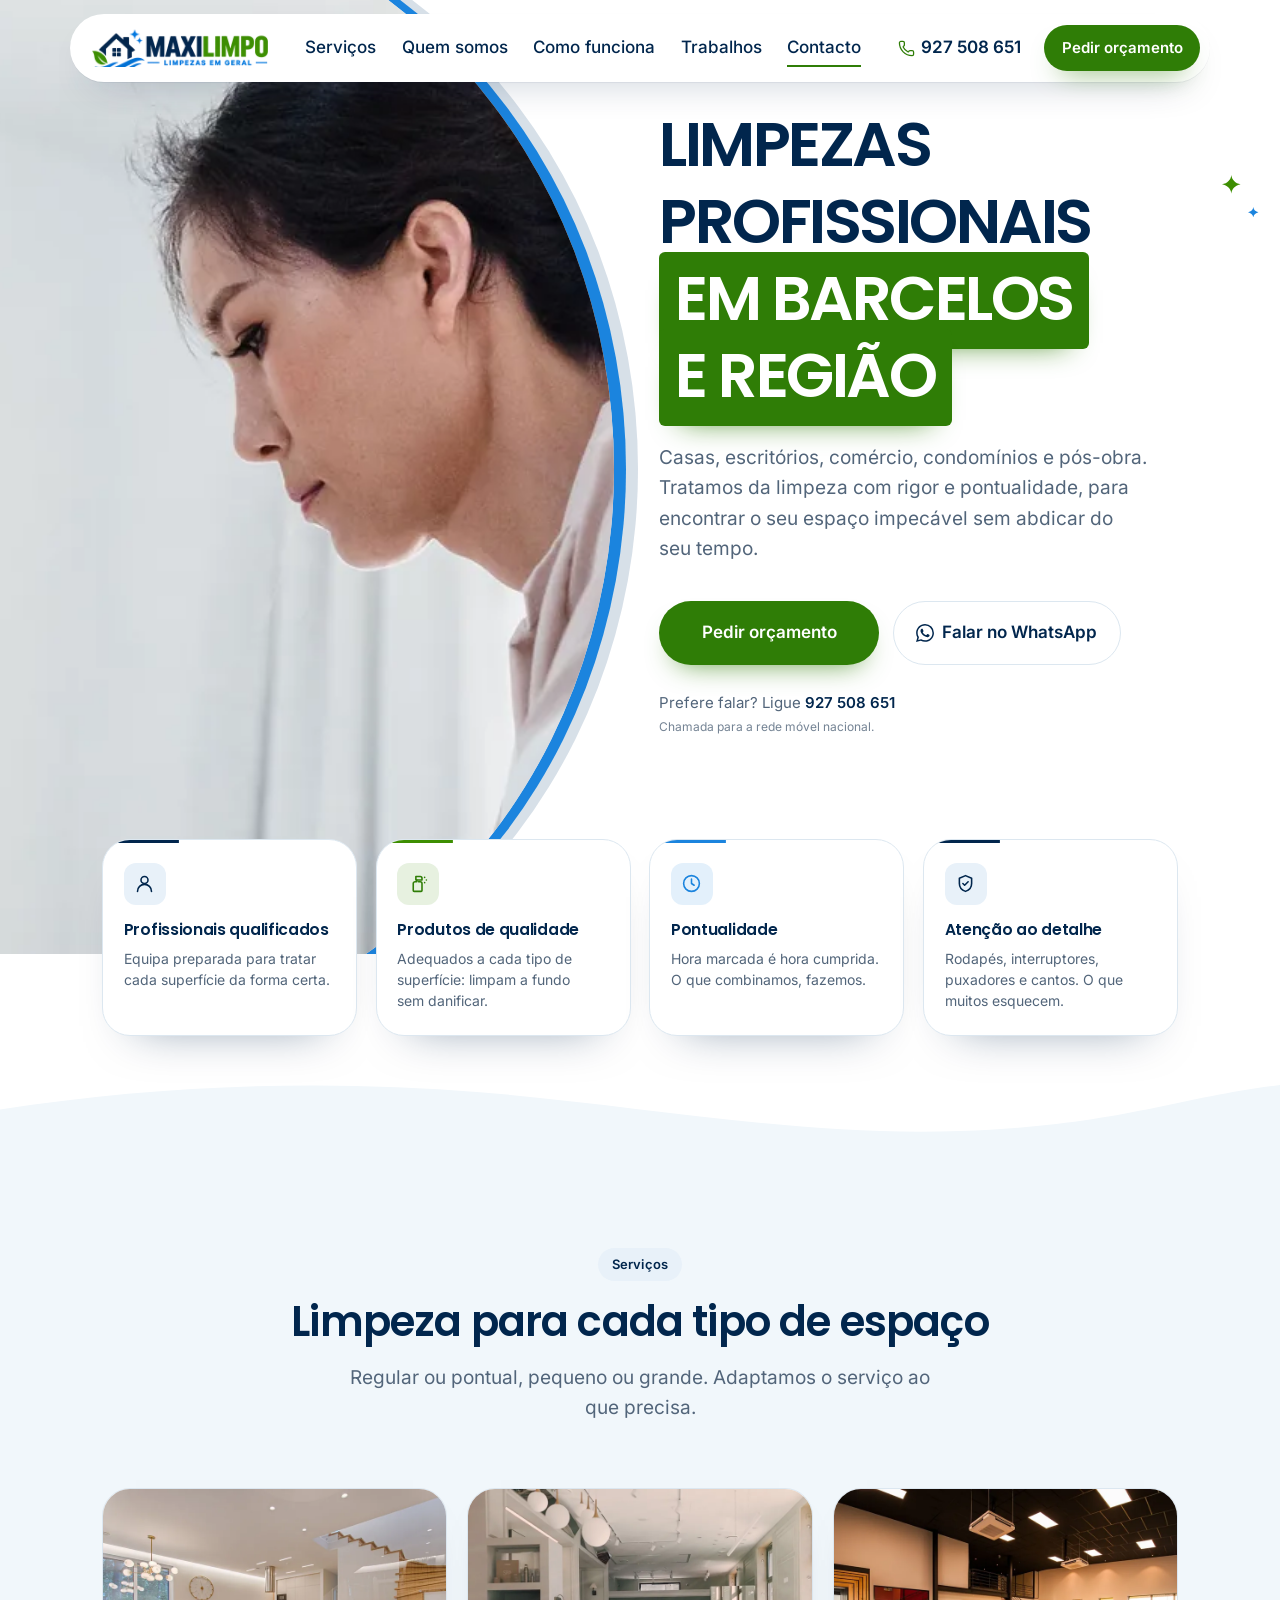
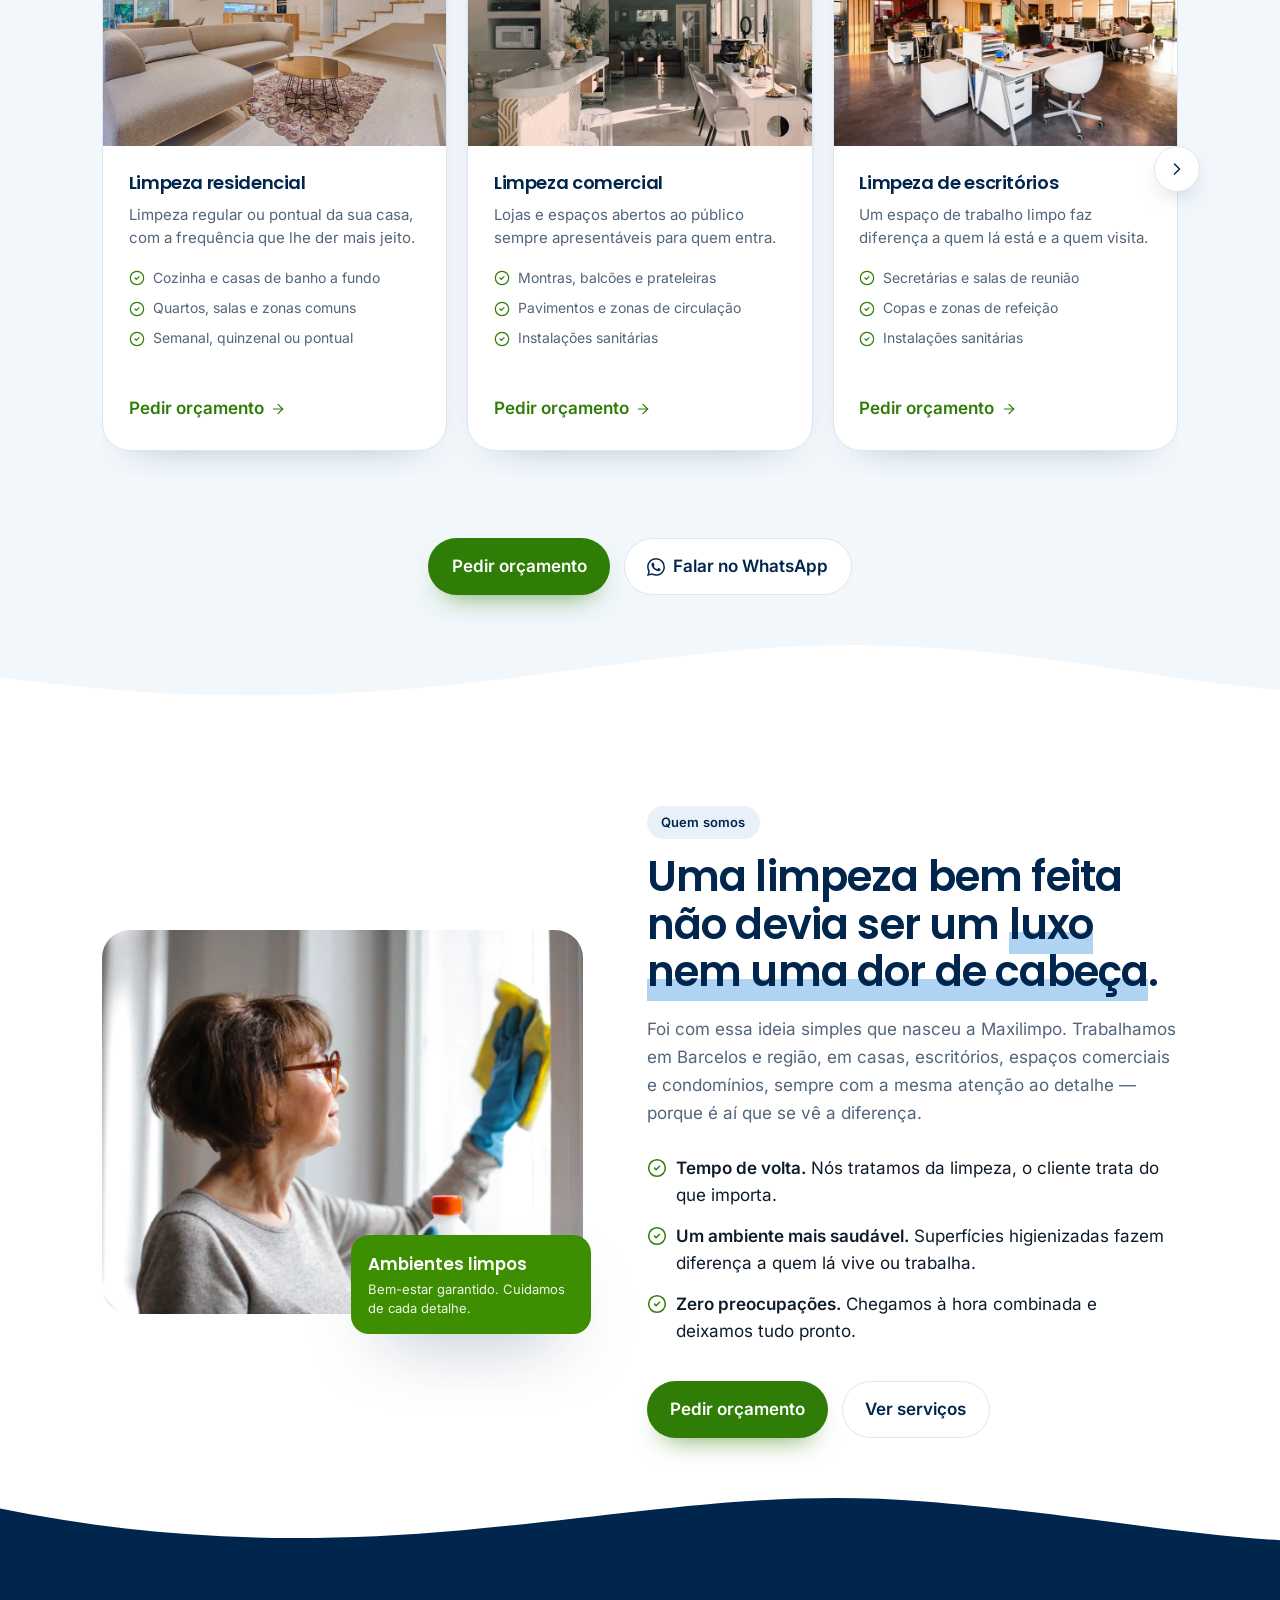
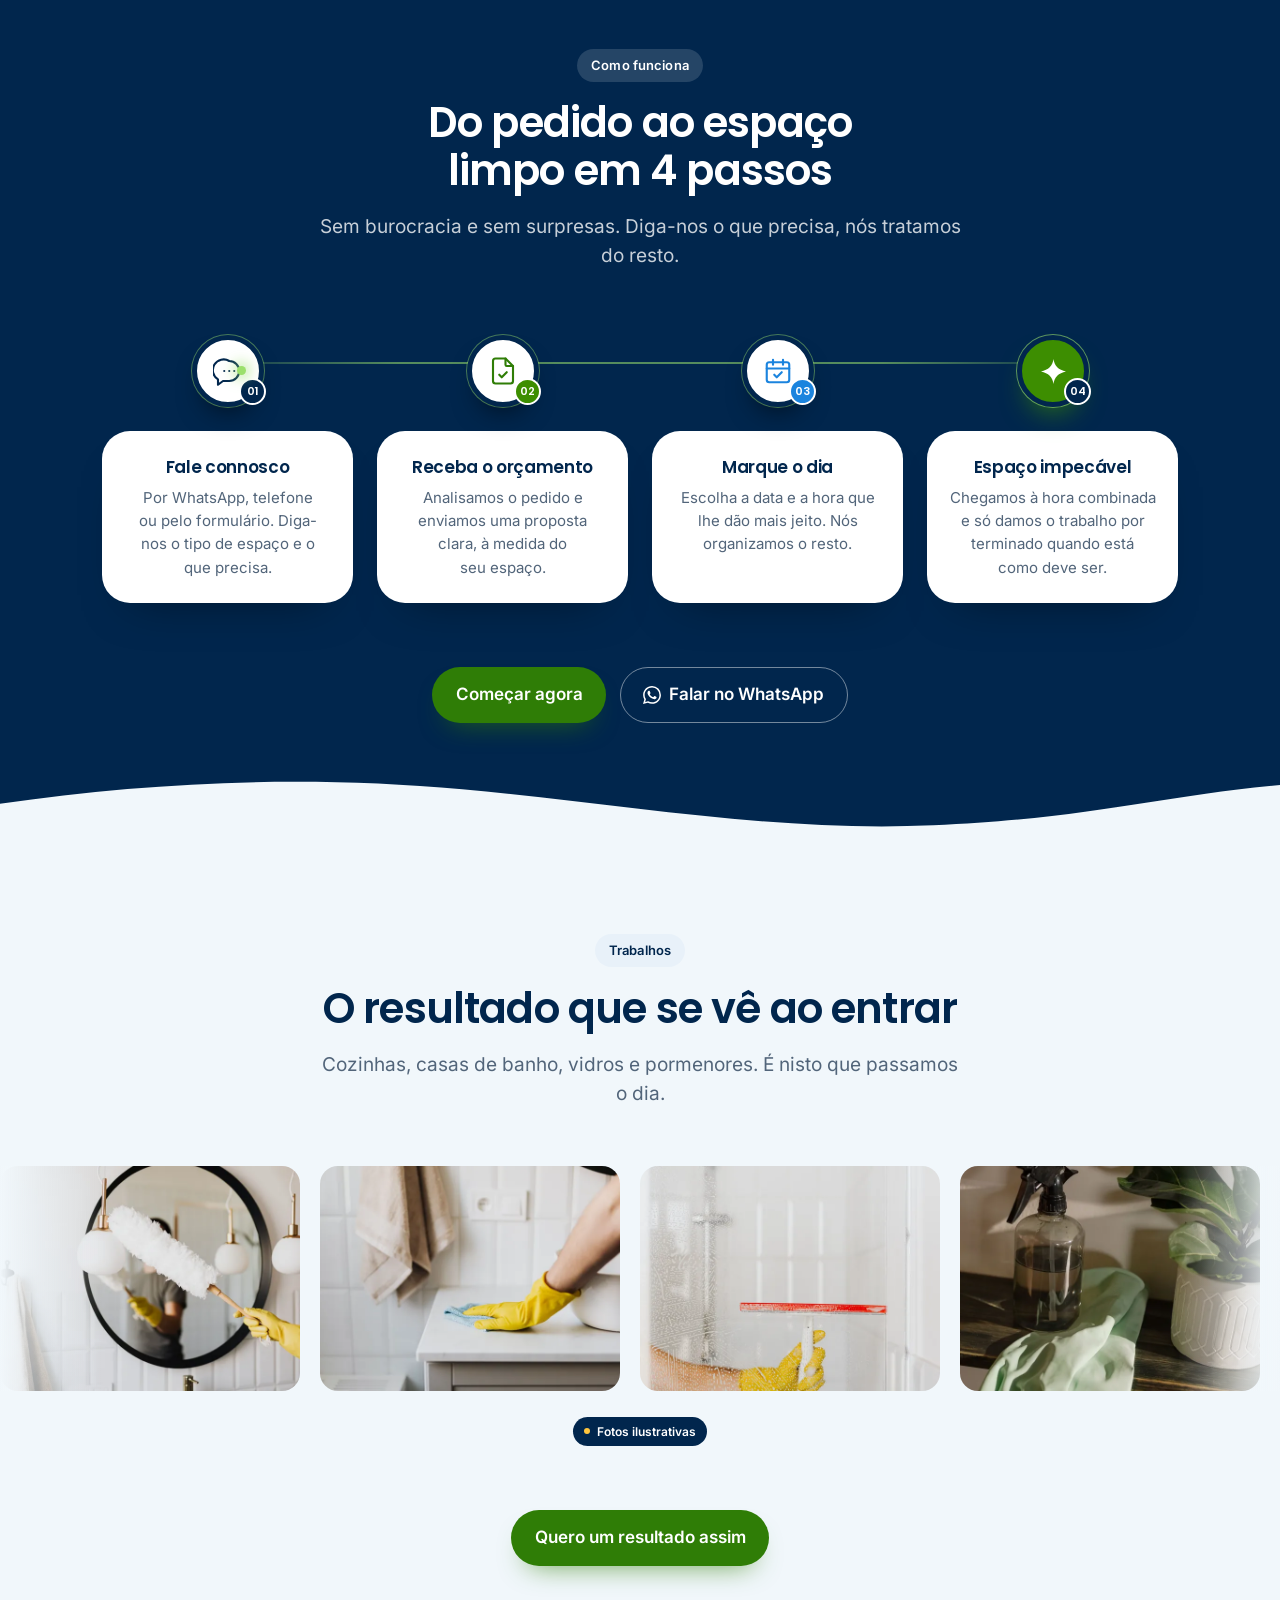
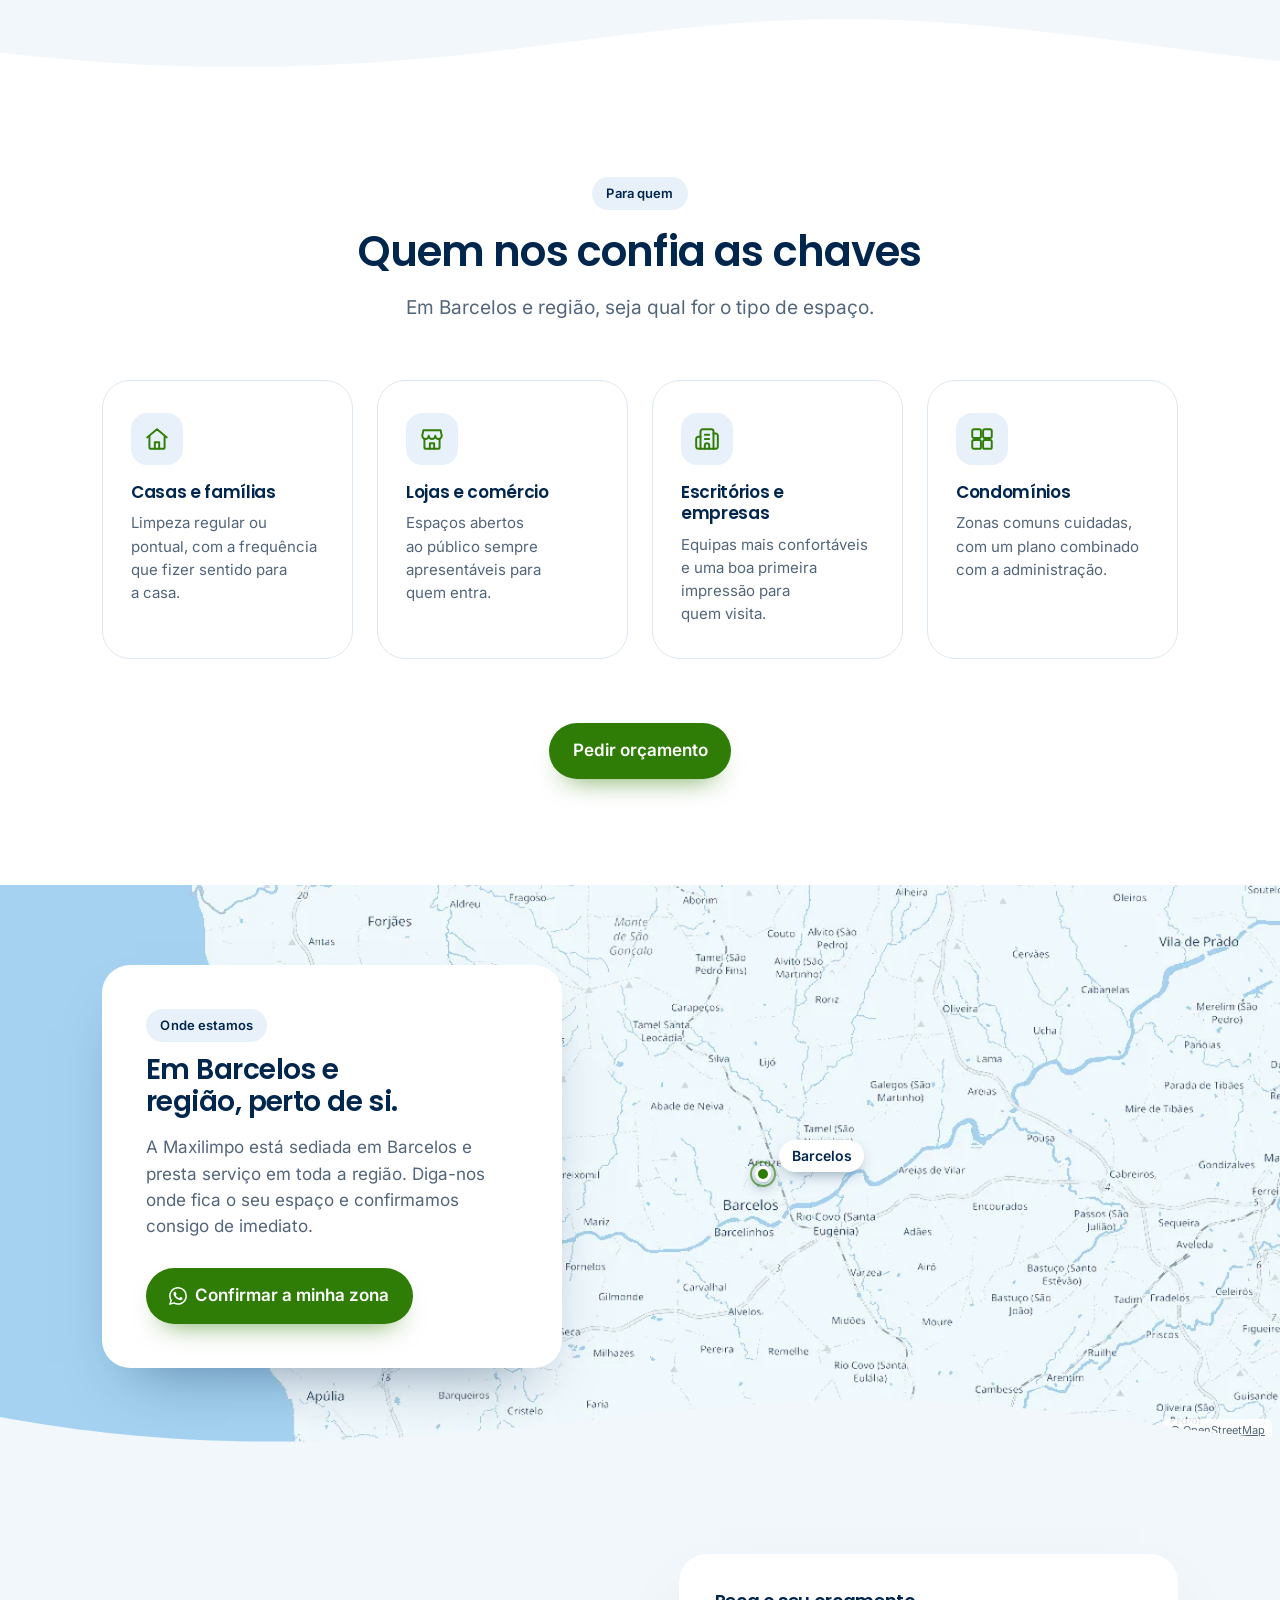
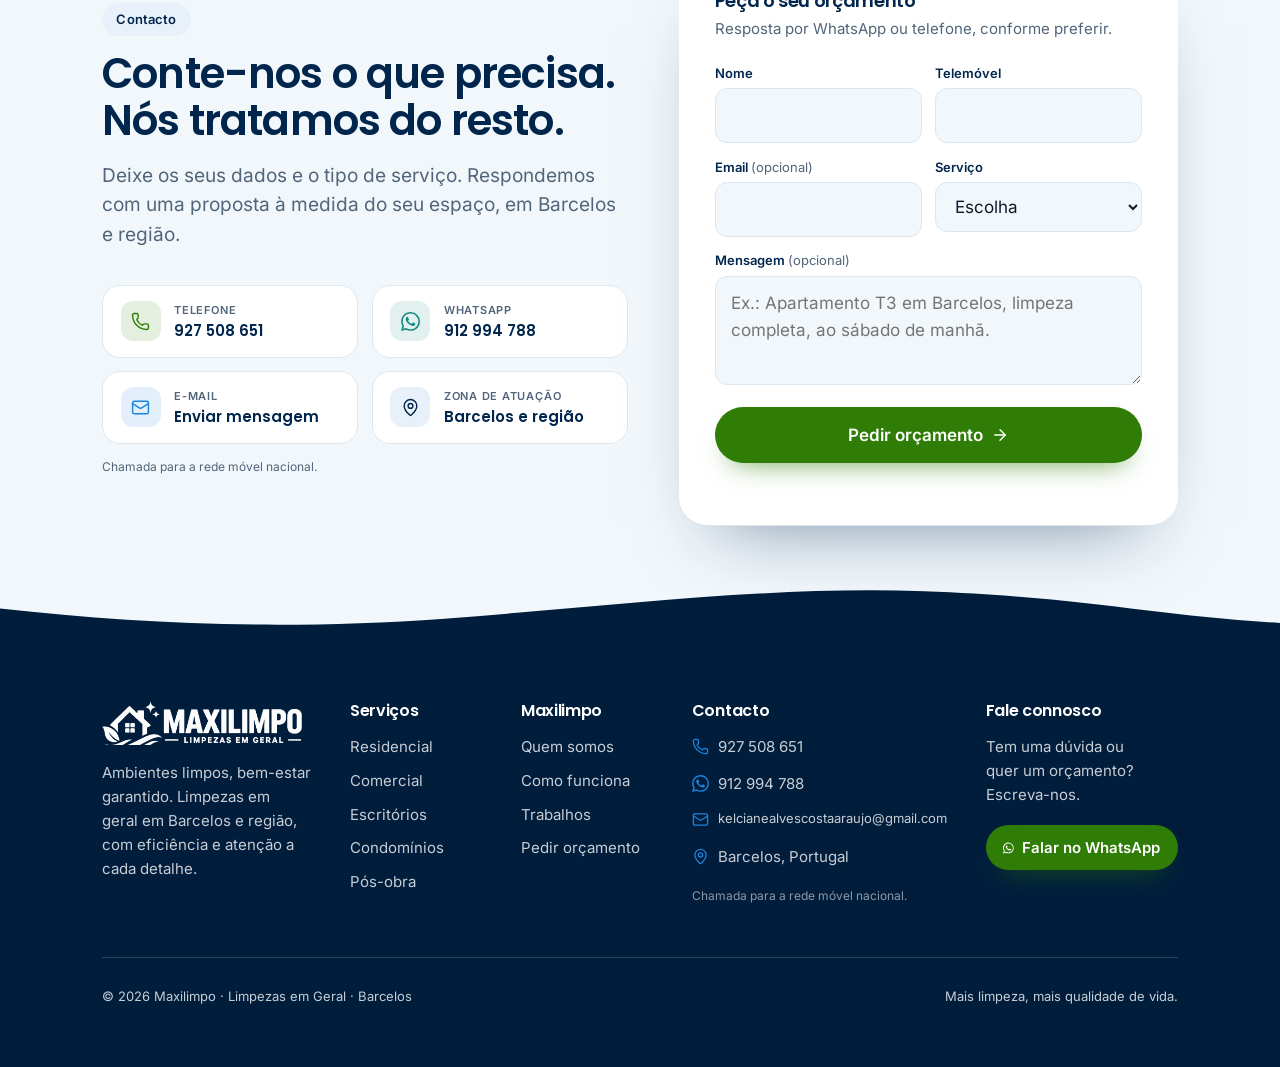
==== index.html @ 8ee1ca14 "Organiza o repositório para o deploy por Git na Hostinger O site passa para a raiz: a Hostinger clon" ====
<!doctype html>
<html lang="pt-PT">
<head>
  <meta charset="utf-8">
  <meta name="viewport" content="width=device-width, initial-scale=1">
  <title>Maxilimpo | Limpezas Residenciais, Comerciais e Pós-Obra em Barcelos e região</title>
  <meta name="description" content="Limpezas profissionais em Barcelos e região: casas, escritórios, espaços comerciais, condomínios e pós-obra. Profissionais qualificados, produtos de qualidade e pontualidade. Peça o seu orçamento.">
  <meta name="theme-color" content="#01264D">
  <!-- TODO: quando houver domínio, adicionar <link rel="canonical"> e og:url -->
  <meta property="og:type" content="website">
  <meta property="og:locale" content="pt_PT">
  <meta property="og:title" content="Maxilimpo | Limpezas em Geral em Barcelos e região">
  <meta property="og:description" content="Mais limpeza, mais qualidade de vida. Limpezas para casas, empresas e condomínios em Barcelos e região.">
  <meta property="og:image" content="assets/img/fotos/hero.webp">

  <link rel="icon" href="favicon.ico" sizes="32x32">
  <link rel="icon" href="assets/img/icon-32.png" type="image/png">
  <link rel="apple-touch-icon" href="assets/img/icon-180.png">

  <link rel="preload" href="assets/fonts/poppins-600-latin.woff2" as="font" type="font/woff2" crossorigin>
  <link rel="preload" href="assets/fonts/inter-latin.woff2" as="font" type="font/woff2" crossorigin>
  <link rel="preload" as="image" type="image/webp" href="assets/img/fotos/hero-mobile.webp" media="(max-width: 979px)">
  <link rel="preload" as="image" type="image/webp" imagesrcset="assets/img/fotos/hero.webp 1100w, assets/img/fotos/hero-2x.webp 1500w" imagesizes="50vw" media="(min-width: 980px)">
  <link rel="stylesheet" href="css/styles.css">
  <script>document.documentElement.classList.add('js')</script>

  <script type="application/ld+json">
  {
    "@context": "https://schema.org",
    "@type": "LocalBusiness",
    "name": "Maxilimpo",
    "alternateName": "Maxilimpo — Limpezas em Geral",
    "slogan": "Mais limpeza, mais qualidade de vida.",
    "description": "Serviços de limpeza em Barcelos e região para casas, escritórios, espaços comerciais, condomínios e pós-obra.",
    "telephone": "+351927508651",
    "email": "kelcianealvescostaaraujo@gmail.com",
    "image": "assets/img/logo-maxilimpo-380.png",
    "address": {
      "@type": "PostalAddress",
      "addressLocality": "Barcelos",
      "addressRegion": "Braga",
      "addressCountry": "PT"
    },
    "areaServed": { "@type": "City", "name": "Barcelos" },
    "hasOfferCatalog": {
      "@type": "OfferCatalog",
      "name": "Serviços de limpeza",
      "itemListElement": [
        { "@type": "Offer", "itemOffered": { "@type": "Service", "name": "Limpeza residencial" } },
        { "@type": "Offer", "itemOffered": { "@type": "Service", "name": "Limpeza comercial" } },
        { "@type": "Offer", "itemOffered": { "@type": "Service", "name": "Limpeza de escritórios" } },
        { "@type": "Offer", "itemOffered": { "@type": "Service", "name": "Limpeza de condomínios" } },
        { "@type": "Offer", "itemOffered": { "@type": "Service", "name": "Limpeza pós-obra" } },
        { "@type": "Offer", "itemOffered": { "@type": "Service", "name": "Limpezas profundas" } }
      ]
    }
  }
  </script>
</head>
<body>

<svg width="0" height="0" style="position:absolute" aria-hidden="true" focusable="false">
  <defs>
    <symbol id="i-whatsapp" viewBox="0 0 24 24"><path fill="currentColor" stroke="none" d="M17.472 14.382c-.297-.149-1.758-.867-2.03-.967-.273-.099-.471-.148-.67.15-.197.297-.767.966-.94 1.164-.173.199-.347.223-.644.075-.297-.15-1.255-.463-2.39-1.475-.883-.788-1.48-1.761-1.653-2.059-.173-.297-.018-.458.13-.606.134-.133.298-.347.446-.52.149-.174.198-.298.298-.497.099-.198.05-.371-.025-.52-.075-.149-.669-1.612-.916-2.207-.242-.579-.487-.5-.669-.51-.173-.008-.371-.01-.57-.01-.198 0-.52.074-.792.372-.272.297-1.04 1.016-1.04 2.479 0 1.462 1.065 2.875 1.213 3.074.149.198 2.096 3.2 5.077 4.487.709.306 1.262.489 1.694.625.712.227 1.36.195 1.871.118.571-.085 1.758-.719 2.006-1.413.248-.694.248-1.289.173-1.413-.074-.124-.272-.198-.57-.347m-5.421 7.403h-.004a9.87 9.87 0 01-5.031-1.378l-.361-.214-3.741.982.998-3.648-.235-.374a9.86 9.86 0 01-1.51-5.26c.001-5.45 4.436-9.884 9.888-9.884 2.64 0 5.122 1.03 6.988 2.898a9.825 9.825 0 012.893 6.994c-.003 5.45-4.437 9.884-9.885 9.884m8.413-18.297A11.815 11.815 0 0012.05 0C5.495 0 .16 5.335.157 11.892c0 2.096.547 4.142 1.588 5.945L.057 24l6.305-1.654a11.882 11.882 0 005.683 1.448h.005c6.554 0 11.89-5.335 11.893-11.893a11.821 11.821 0 00-3.48-8.413Z"/></symbol>
    <symbol id="i-phone" viewBox="0 0 24 24"><path d="M13.832 16.568a1 1 0 0 0 1.213-.303l.355-.465A2 2 0 0 1 17 15h3a2 2 0 0 1 2 2v3a2 2 0 0 1-2 2A18 18 0 0 1 2 4a2 2 0 0 1 2-2h3a2 2 0 0 1 2 2v3a2 2 0 0 1-.8 1.6l-.468.351a1 1 0 0 0-.292 1.233 14 14 0 0 0 6.392 6.384"/></symbol>
    <symbol id="i-mail" viewBox="0 0 24 24"><path d="m22 7-8.991 5.727a2 2 0 0 1-2.009 0L2 7"/><rect x="2" y="4" width="20" height="16" rx="2"/></symbol>
    <symbol id="i-pin" viewBox="0 0 24 24"><path d="M20 10c0 4.993-5.539 10.193-7.399 11.799a1 1 0 0 1-1.202 0C9.539 20.193 4 14.993 4 10a8 8 0 0 1 16 0"/><circle cx="12" cy="10" r="3"/></symbol>
    <symbol id="i-home" viewBox="0 0 24 24"><path d="M3 10.5 12 3l9 7.5"/><path d="M5 9.5V20a1 1 0 0 0 1 1h12a1 1 0 0 0 1-1V9.5"/><path d="M10 21v-6h4v6"/></symbol>
    <symbol id="i-store" viewBox="0 0 24 24"><path d="M4 4h16l1 5a3 3 0 0 1-6 0 3 3 0 0 1-6 0 3 3 0 0 1-6 0z"/><path d="M5 12v8a1 1 0 0 0 1 1h12a1 1 0 0 0 1-1v-8"/><path d="M10 21v-5h4v5"/></symbol>
    <symbol id="i-building" viewBox="0 0 24 24"><path d="M10 12h4"/><path d="M10 8h4"/><path d="M14 21v-3a2 2 0 0 0-4 0v3"/><path d="M6 10H4a2 2 0 0 0-2 2v7a2 2 0 0 0 2 2h16a2 2 0 0 0 2-2V9a2 2 0 0 0-2-2h-2"/><path d="M6 21V5a2 2 0 0 1 2-2h8a2 2 0 0 1 2 2v16"/></symbol>
    <symbol id="i-blocks" viewBox="0 0 24 24"><rect x="3" y="3" width="8" height="8" rx="1.5"/><rect x="13" y="3" width="8" height="8" rx="1.5"/><rect x="3" y="13" width="8" height="8" rx="1.5"/><rect x="13" y="13" width="8" height="8" rx="1.5"/></symbol>
    <symbol id="i-spray" viewBox="0 0 24 24"><path d="M9 4h5a2 2 0 0 1 2 2v2H9z"/><path d="M10 8v2H8a2 2 0 0 0-2 2v8a1 1 0 0 0 1 1h8a1 1 0 0 0 1-1v-8a2 2 0 0 0-2-2h-2"/><path d="M19 5h.01"/><path d="M21 8h.01"/><path d="M19 11h.01"/></symbol>
    <symbol id="i-clock" viewBox="0 0 24 24"><circle cx="12" cy="12" r="9"/><path d="M12 7v5l3 2"/></symbol>
    <symbol id="i-shield" viewBox="0 0 24 24"><path d="M12 3 5 6v6c0 4.5 3 7.7 7 9 4-1.3 7-4.5 7-9V6z"/><path d="m9 12 2 2 4-4"/></symbol>
    <symbol id="i-user" viewBox="0 0 24 24"><circle cx="12" cy="8" r="4"/><path d="M4 21a8 8 0 0 1 16 0"/></symbol>
    <symbol id="i-check" viewBox="0 0 24 24"><circle cx="12" cy="12" r="10"/><path d="m9 12 2 2 4-4"/></symbol>
    <symbol id="i-chat" viewBox="0 0 24 24"><path d="M21 12a8 8 0 0 1-8 8H8l-4 3v-4.3A8 8 0 0 1 13 4a8 8 0 0 1 8 8"/><path d="M9 12h.01"/><path d="M13 12h.01"/><path d="M17 12h.01"/></symbol>
    <symbol id="i-file-check" viewBox="0 0 24 24"><path d="M6 22a2 2 0 0 1-2-2V4a2 2 0 0 1 2-2h8l6 6v12a2 2 0 0 1-2 2z"/><path d="M14 2v5a1 1 0 0 0 1 1h5"/><path class="tick" d="m9 15 2 2 4-4"/></symbol>
    <symbol id="i-calendar" viewBox="0 0 24 24"><rect x="3" y="5" width="18" height="16" rx="2"/><path d="M8 3v4"/><path d="M16 3v4"/><path d="M3 10h18"/><path class="tick" d="m9 15 2 2 4-4"/></symbol>
    <symbol id="i-arrow-right" viewBox="0 0 24 24"><path d="M5 12h14"/><path d="m12 5 7 7-7 7"/></symbol>
    <symbol id="i-chevron-left" viewBox="0 0 24 24"><path d="m15 18-6-6 6-6"/></symbol>
    <symbol id="i-chevron-right" viewBox="0 0 24 24"><path d="m9 18 6-6-6-6"/></symbol>
    <symbol id="i-menu" viewBox="0 0 24 24"><path d="M4 5h16"/><path d="M4 12h16"/><path d="M4 19h16"/></symbol>
    <symbol id="i-x" viewBox="0 0 24 24"><path d="M18 6 6 18"/><path d="m6 6 12 12"/></symbol>
    <!-- brilho de 4 pontas, eco do logótipo -->
    <symbol id="i-sparkle-solid" viewBox="0 0 24 24"><path d="M12 0c.7 6.3 4.9 10.6 12 12-7.1 1.4-11.3 5.7-12 12-.7-6.3-4.9-10.6-12-12C7.1 10.6 11.3 6.3 12 0Z"/></symbol>
  </defs>
</svg>

<a class="skip-link" href="#conteudo">Saltar para o conteúdo</a>

<header class="site-header">
  <div class="header-inner">
    <a class="brand" href="#topo" aria-label="Maxilimpo, início">
      <picture>
        <source srcset="assets/img/logo-maxilimpo-380.webp" type="image/webp">
        <img src="assets/img/logo-maxilimpo-380.png" alt="Maxilimpo — Limpezas em Geral" width="380" height="84">
      </picture>
    </a>

    <nav class="nav" id="menu" aria-label="Principal">
      <ul>
        <li><a href="#servicos">Serviços</a></li>
        <li><a href="#sobre">Quem somos</a></li>
        <li><a href="#como-funciona">Como funciona</a></li>
        <li><a href="#trabalhos">Trabalhos</a></li>
        <li><a href="#contacto">Contacto</a></li>
      </ul>
    </nav>

    <a class="header-phone" href="tel:+351927508651">
      <svg class="ico" aria-hidden="true"><use href="#i-phone"/></svg>927 508 651
    </a>
    <a class="btn btn-primary btn-sm header-cta" href="#contacto" data-quote>Pedir orçamento</a>

    <button class="menu-toggle" type="button" aria-expanded="false" aria-controls="menu">
      <svg class="ico ico-open" aria-hidden="true"><use href="#i-menu"/></svg>
      <svg class="ico ico-close" aria-hidden="true"><use href="#i-x"/></svg>
      <span class="sr-only">Abrir menu</span>
    </button>
  </div>
</header>

<main id="conteudo">

  <!-- ====================== 01 · Hero ====================== -->
  <section class="hero" id="topo" aria-labelledby="hero-title">
    <!-- Foto provisória (Pexels): substituir por foto real mantendo nome e proporção.
         Arcos: cinzento (fora), azul-água (meio) e a foto (dentro). -->
    <div class="hero-art">
      <div class="arc arc--grey" aria-hidden="true"></div>
      <div class="arc arc--blue" aria-hidden="true"></div>
      <div class="arc arc--photo">
        <picture>
          <source media="(min-width: 980px)" srcset="assets/img/fotos/hero.webp 1100w, assets/img/fotos/hero-2x.webp 1500w" sizes="52vw">
          <img src="assets/img/fotos/hero-mobile.webp" width="1000" height="760" alt="Profissional de limpeza a preparar a roupa de cama num quarto claro" fetchpriority="high">
        </picture>
      </div>
    </div>

    <div class="hero-copy">
      <div class="hero-wrap">
        <h1 id="hero-title">Limpezas profissionais<br><span class="hl">em Barcelos e&nbsp;região</span><span class="hl-spark hl-spark--a" aria-hidden="true"><svg viewBox="0 0 24 24"><use href="#i-sparkle-solid"/></svg></span><span class="hl-spark hl-spark--b" aria-hidden="true"><svg viewBox="0 0 24 24"><use href="#i-sparkle-solid"/></svg></span></h1>
        <p class="hero-lead">Casas, escritórios, comércio, condomínios e pós-obra. Tratamos da limpeza com rigor e pontualidade, para encontrar o seu espaço impecável sem abdicar do seu tempo.</p>
        <div class="hero-actions">
          <a class="btn btn-primary" href="#contacto" data-quote>Pedir orçamento</a>
          <a class="btn btn-line" href="https://wa.me/351912994788?text=Ol%C3%A1!%20Gostaria%20de%20pedir%20um%20or%C3%A7amento%20de%20limpeza." target="_blank" rel="noopener">
            <svg class="ico" aria-hidden="true"><use href="#i-whatsapp"/></svg>
            Falar no WhatsApp
          </a>
        </div>
        <p class="hero-phone">Prefere falar? Ligue <a href="tel:+351927508651">927 508 651</a>
          <small>Chamada para a rede móvel nacional.</small>
        </p>
      </div>
    </div>
  </section>

  <!-- ====================== 02 · Benefícios ====================== -->
  <section class="benefits" aria-label="Os nossos compromissos">
    <div class="wrap">
      <ul class="benefit-grid" role="list">
        <li class="benefit">
          <span class="benefit-ico" aria-hidden="true"><svg class="ico"><use href="#i-user"/></svg></span>
          <h3>Profissionais qualificados</h3>
          <p>Equipa preparada para tratar cada superfície da forma certa.</p>
        </li>
        <li class="benefit">
          <span class="benefit-ico" aria-hidden="true"><svg class="ico"><use href="#i-spray"/></svg></span>
          <h3>Produtos de qualidade</h3>
          <p>Adequados a cada tipo de superfície: limpam a fundo sem danificar.</p>
        </li>
        <li class="benefit">
          <span class="benefit-ico" aria-hidden="true"><svg class="ico"><use href="#i-clock"/></svg></span>
          <h3>Pontualidade</h3>
          <p>Hora marcada é hora cumprida. O que combinamos, fazemos.</p>
        </li>
        <li class="benefit">
          <span class="benefit-ico" aria-hidden="true"><svg class="ico"><use href="#i-shield"/></svg></span>
          <h3>Atenção ao detalhe</h3>
          <p>Rodapés, interruptores, puxadores e cantos. O que muitos esquecem.</p>
        </li>
      </ul>
    </div>
  </section>

  <!-- ====================== 03 · Serviços (carrossel) ====================== -->
  <section class="band band--tint" id="servicos" aria-labelledby="svc-title" data-sparkles>
    <div class="wave wave--tint" aria-hidden="true">
      <svg viewBox="0 0 1440 80" preserveAspectRatio="none"><path d="M0 80V34c180-34 360-42 540-24s360 62 540 54 240-46 360-64v80z"/></svg>
    </div>
    <div class="sparkles" aria-hidden="true"></div>
    <div class="wrap">
      <div class="head head--center">
        <span class="pill">Serviços</span>
        <h2 id="svc-title">Limpeza para cada tipo de espaço</h2>
        <p>Regular ou pontual, pequeno ou grande. Adaptamos o serviço ao que precisa.</p>
      </div>

      <div class="carousel" data-carousel>
        <div class="carousel-nav" aria-hidden="false">
          <button class="carousel-btn" type="button" data-dir="-1" aria-label="Serviços anteriores"><svg class="ico" aria-hidden="true"><use href="#i-chevron-left"/></svg></button>
          <button class="carousel-btn" type="button" data-dir="1" aria-label="Serviços seguintes"><svg class="ico" aria-hidden="true"><use href="#i-chevron-right"/></svg></button>
        </div>

        <ul class="svc-track" role="list">
          <li class="svc-card" id="residencial">
            <div class="svc-media">
              <img src="assets/img/servicos/residencial.webp" width="800" height="600" loading="lazy" alt="Sala de estar ampla, limpa e arrumada">
            </div>
            <div class="svc-body">
              <h3>Limpeza residencial</h3>
              <p>Limpeza regular ou pontual da sua casa, com a frequência que lhe der mais jeito.</p>
              <ul class="svc-points" role="list">
                <li><svg class="ico" aria-hidden="true"><use href="#i-check"/></svg>Cozinha e casas de banho a fundo</li>
                <li><svg class="ico" aria-hidden="true"><use href="#i-check"/></svg>Quartos, salas e zonas comuns</li>
                <li><svg class="ico" aria-hidden="true"><use href="#i-check"/></svg>Semanal, quinzenal ou pontual</li>
              </ul>
              <a class="link-arrow" href="#contacto" data-quote data-servico="Residencial">Pedir orçamento <svg class="ico" aria-hidden="true"><use href="#i-arrow-right"/></svg></a>
            </div>
          </li>

          <li class="svc-card" id="comercial">
            <div class="svc-media">
              <img src="assets/img/servicos/comercial.webp" width="800" height="600" loading="lazy" alt="Interior de um espaço comercial claro e arrumado">
            </div>
            <div class="svc-body">
              <h3>Limpeza comercial</h3>
              <p>Lojas e espaços abertos ao público sempre apresentáveis para quem entra.</p>
              <ul class="svc-points" role="list">
                <li><svg class="ico" aria-hidden="true"><use href="#i-check"/></svg>Montras, balcões e prateleiras</li>
                <li><svg class="ico" aria-hidden="true"><use href="#i-check"/></svg>Pavimentos e zonas de circulação</li>
                <li><svg class="ico" aria-hidden="true"><use href="#i-check"/></svg>Instalações sanitárias</li>
              </ul>
              <a class="link-arrow" href="#contacto" data-quote data-servico="Comercial">Pedir orçamento <svg class="ico" aria-hidden="true"><use href="#i-arrow-right"/></svg></a>
            </div>
          </li>

          <li class="svc-card" id="escritorios">
            <div class="svc-media">
              <img src="assets/img/servicos/escritorios.webp" width="800" height="600" loading="lazy" alt="Escritório aberto com secretárias e equipa a trabalhar">
            </div>
            <div class="svc-body">
              <h3>Limpeza de escritórios</h3>
              <p>Um espaço de trabalho limpo faz diferença a quem lá está e a quem visita.</p>
              <ul class="svc-points" role="list">
                <li><svg class="ico" aria-hidden="true"><use href="#i-check"/></svg>Secretárias e salas de reunião</li>
                <li><svg class="ico" aria-hidden="true"><use href="#i-check"/></svg>Copas e zonas de refeição</li>
                <li><svg class="ico" aria-hidden="true"><use href="#i-check"/></svg>Instalações sanitárias</li>
              </ul>
              <a class="link-arrow" href="#contacto" data-quote data-servico="Escritórios">Pedir orçamento <svg class="ico" aria-hidden="true"><use href="#i-arrow-right"/></svg></a>
            </div>
          </li>

          <li class="svc-card" id="condominios">
            <div class="svc-media">
              <img src="assets/img/servicos/condominios.webp" width="800" height="600" loading="lazy" alt="Corredor comum de um edifício, com luz natural">
            </div>
            <div class="svc-body">
              <h3>Condomínios</h3>
              <p>Definimos com a administração um plano de limpeza regular para as zonas comuns.</p>
              <ul class="svc-points" role="list">
                <li><svg class="ico" aria-hidden="true"><use href="#i-check"/></svg>Entradas, escadas e patamares</li>
                <li><svg class="ico" aria-hidden="true"><use href="#i-check"/></svg>Elevadores e corrimãos</li>
                <li><svg class="ico" aria-hidden="true"><use href="#i-check"/></svg>Garagens e arrecadações</li>
              </ul>
              <a class="link-arrow" href="#contacto" data-quote data-servico="Condomínio">Pedir orçamento <svg class="ico" aria-hidden="true"><use href="#i-arrow-right"/></svg></a>
            </div>
          </li>

          <li class="svc-card" id="pos-obra">
            <div class="svc-media">
              <img src="assets/img/servicos/pos-obra.webp" width="800" height="600" loading="lazy" alt="Divisão em obras, com escadotes e material de remodelação">
            </div>
            <div class="svc-body">
              <h3>Limpeza pós-obra</h3>
              <p>Pó fino, restos de tinta, cimento e resíduos removidos, para usar o espaço logo a seguir.</p>
              <ul class="svc-points" role="list">
                <li><svg class="ico" aria-hidden="true"><use href="#i-check"/></svg>Pó fino em todas as superfícies</li>
                <li><svg class="ico" aria-hidden="true"><use href="#i-check"/></svg>Tinta, cimento e autocolantes</li>
                <li><svg class="ico" aria-hidden="true"><use href="#i-check"/></svg>Vidros, caixilhos e rodapés</li>
              </ul>
              <a class="link-arrow" href="#contacto" data-quote data-servico="Pós-obra">Pedir orçamento <svg class="ico" aria-hidden="true"><use href="#i-arrow-right"/></svg></a>
            </div>
          </li>

          <li class="svc-card" id="profunda">
            <div class="svc-media">
              <img src="assets/img/servicos/profunda.webp" width="800" height="600" loading="lazy" alt="Mão com luva a limpar uma parede em detalhe">
            </div>
            <div class="svc-body">
              <h3>Limpezas profundas</h3>
              <p>Para quando o espaço precisa de mais do que a limpeza do costume.</p>
              <ul class="svc-points" role="list">
                <li><svg class="ico" aria-hidden="true"><use href="#i-check"/></svg>Limpeza a fundo, divisão a divisão</li>
                <li><svg class="ico" aria-hidden="true"><use href="#i-check"/></svg>Espaços muito tempo fechados</li>
                <li><svg class="ico" aria-hidden="true"><use href="#i-check"/></svg>Outros pedidos: fale connosco</li>
              </ul>
              <a class="link-arrow" href="#contacto" data-quote data-servico="Outro">Pedir orçamento <svg class="ico" aria-hidden="true"><use href="#i-arrow-right"/></svg></a>
            </div>
          </li>
        </ul>
      </div>

      <div class="cta-row">
        <a class="btn btn-primary" href="#contacto" data-quote>Pedir orçamento</a>
        <a class="btn btn-line" href="https://wa.me/351912994788?text=Ol%C3%A1!%20Gostaria%20de%20pedir%20um%20or%C3%A7amento%20de%20limpeza." target="_blank" rel="noopener">
          <svg class="ico" aria-hidden="true"><use href="#i-whatsapp"/></svg>
          Falar no WhatsApp
        </a>
      </div>
    </div>
  </section>

  <!-- ====================== 04 · Quem somos ====================== -->
  <section class="band" id="sobre" aria-labelledby="sobre-title" data-sparkles>
    <div class="wave wave--white" aria-hidden="true">
      <svg viewBox="0 0 1440 80" preserveAspectRatio="none"><path d="M0 80V46c150 26 300 34 480 14s330-64 510-58 300 46 450 62v16z"/></svg>
    </div>
    <div class="sparkles" aria-hidden="true"></div>
    <div class="wrap about">
      <div class="about-media">
        <!-- Foto provisória (Pexels) -->
        <img src="assets/img/fotos/sobre.webp" width="1000" height="800" loading="lazy" alt="Profissional de limpeza a limpar uma janela">
        <div class="about-badge">
          <strong>Ambientes limpos</strong>
          <span>Bem-estar garantido. Cuidamos de cada detalhe.</span>
        </div>
      </div>
      <div class="about-copy">
        <span class="pill">Quem somos</span>
        <h2 id="sobre-title">Uma limpeza bem feita não devia ser um <span class="hl-line">luxo nem uma dor de cabeça</span>.</h2>
        <p>Foi com essa ideia simples que nasceu a Maxilimpo. Trabalhamos em Barcelos e região, em casas, escritórios, espaços comerciais e condomínios, sempre com a mesma atenção ao detalhe — porque é aí que se vê a diferença.</p>
        <ul class="about-list" role="list">
          <li><svg class="ico" aria-hidden="true"><use href="#i-check"/></svg><span><strong>Tempo de volta.</strong> Nós tratamos da limpeza, o cliente trata do que importa.</span></li>
          <li><svg class="ico" aria-hidden="true"><use href="#i-check"/></svg><span><strong>Um ambiente mais saudável.</strong> Superfícies higienizadas fazem diferença a quem lá vive ou trabalha.</span></li>
          <li><svg class="ico" aria-hidden="true"><use href="#i-check"/></svg><span><strong>Zero preocupações.</strong> Chegamos à hora combinada e deixamos tudo pronto.</span></li>
        </ul>
        <div class="about-actions">
          <a class="btn btn-primary" href="#contacto" data-quote>Pedir orçamento</a>
          <a class="btn btn-line" href="#servicos">Ver serviços</a>
        </div>
      </div>
    </div>
  </section>

  <!-- ====================== 05 · Como funciona ====================== -->
  <section class="band band--navy" id="como-funciona" aria-labelledby="steps-title">
    <div class="wave wave--navy" aria-hidden="true">
      <svg viewBox="0 0 1440 80" preserveAspectRatio="none"><path d="M0 80V30c160 40 320 52 520 30s340-58 520-40 260 42 400 54v6z"/></svg>
    </div>
    <div class="wrap">
      <div class="head head--center">
        <span class="pill pill--light">Como funciona</span>
        <h2 id="steps-title">Do pedido ao espaço limpo em 4 passos</h2>
        <p>Sem burocracia e sem surpresas. Diga-nos o que precisa, nós tratamos do resto.</p>
      </div>
      <ol class="step-grid" role="list">
        <li class="step">
          <span class="step-n" aria-hidden="true">
            <svg class="ico step-ico"><use href="#i-chat"/></svg>
            <span class="step-num">01</span>
          </span>
          <div class="step-card">
            <h3>Fale connosco</h3>
            <p>Por WhatsApp, telefone ou pelo formulário. Diga-nos o tipo de espaço e o que precisa.</p>
          </div>
        </li>
        <li class="step">
          <span class="step-n" aria-hidden="true">
            <svg class="ico step-ico"><use href="#i-file-check"/></svg>
            <span class="step-num">02</span>
          </span>
          <div class="step-card">
            <h3>Receba o orçamento</h3>
          <!-- ⚠️ "sem compromisso" e prazo de resposta: confirmar com a cliente antes de publicar -->
            <p>Analisamos o pedido e enviamos uma proposta clara, à medida do seu espaço.</p>
          </div>
        </li>
        <li class="step">
          <span class="step-n" aria-hidden="true">
            <svg class="ico step-ico"><use href="#i-calendar"/></svg>
            <span class="step-num">03</span>
          </span>
          <div class="step-card">
            <h3>Marque o dia</h3>
            <p>Escolha a data e a hora que lhe dão mais jeito. Nós organizamos o resto.</p>
          </div>
        </li>
        <li class="step">
          <span class="step-n" aria-hidden="true">
            <svg class="ico step-ico"><use href="#i-sparkle-solid"/></svg>
            <span class="step-num">04</span>
          </span>
          <div class="step-card">
            <h3>Espaço impecável</h3>
            <p>Chegamos à hora combinada e só damos o trabalho por terminado quando está como deve ser.</p>
          </div>
        </li>
      </ol>
      <div class="cta-row">
        <a class="btn btn-primary" href="#contacto" data-quote>Começar agora</a>
        <a class="btn btn-line-light" href="https://wa.me/351912994788?text=Ol%C3%A1!%20Gostaria%20de%20pedir%20um%20or%C3%A7amento%20de%20limpeza." target="_blank" rel="noopener">
          <svg class="ico" aria-hidden="true"><use href="#i-whatsapp"/></svg>
          Falar no WhatsApp
        </a>
      </div>
    </div>
  </section>

  <!-- ====================== 06 · Trabalhos (DEMONSTRAÇÃO) ======================
       Carrossel de fotos ilustrativas. Antes de publicar: substituir por
       fotografias reais dos trabalhos e retirar o selo .demo-badge.
       Apresentar fotos de banco como trabalho próprio é publicidade enganosa. -->
  <section class="band band--tint" id="trabalhos" aria-labelledby="trab-title" data-sparkles>
    <div class="wave wave--tint" aria-hidden="true">
      <svg viewBox="0 0 1440 80" preserveAspectRatio="none"><path d="M0 80V44c170-30 340-40 520-20s350 60 530 50 250-40 390-56v62z"/></svg>
    </div>
    <div class="sparkles" aria-hidden="true"></div>
    <div class="wrap">
      <div class="head head--center">
        <span class="pill">Trabalhos</span>
        <h2 id="trab-title">O resultado que se vê ao entrar</h2>
        <p>Cozinhas, casas de banho, vidros e pormenores. É nisto que passamos o dia.</p>
      </div>
    </div>

    <div class="marquee" data-marquee>
      <div class="marquee-track">
        <figure><img src="assets/img/galeria/g1.webp" width="640" height="480" loading="lazy" alt="Espanador a limpar um espelho redondo"></figure>
        <figure><img src="assets/img/galeria/g2.webp" width="640" height="480" loading="lazy" alt="Bancada de casa de banho a ser limpa"></figure>
        <figure><img src="assets/img/galeria/g3.webp" width="640" height="480" loading="lazy" alt="Base de duche a ser limpa"></figure>
        <figure><img src="assets/img/galeria/g4.webp" width="640" height="480" loading="lazy" alt="Produtos de limpeza e luvas arrumados"></figure>
        <figure><img src="assets/img/galeria/g5.webp" width="640" height="480" loading="lazy" alt="Carpete a ser aspirada"></figure>
        <figure><img src="assets/img/galeria/g6.webp" width="640" height="480" loading="lazy" alt="Chão de madeira a ser varrido"></figure>
        <figure><img src="assets/img/galeria/g7.webp" width="640" height="480" loading="lazy" alt="Casa de banho limpa e luminosa"></figure>
        <figure><img src="assets/img/galeria/g8.webp" width="640" height="480" loading="lazy" alt="Pormenor de um lavatório limpo"></figure>
      </div>
    </div>

    <div class="wrap">
      <p class="marquee-note"><span class="demo-badge">Fotos ilustrativas</span></p>
      <div class="cta-row">
        <a class="btn btn-primary" href="#contacto" data-quote>Quero um resultado assim</a>
      </div>
    </div>
  </section>

  <!-- ====================== 07 · Para quem ====================== -->
  <section class="band" aria-labelledby="quem-title" data-sparkles>
    <div class="wave wave--white" aria-hidden="true">
      <svg viewBox="0 0 1440 80" preserveAspectRatio="none"><path d="M0 80V52c140 20 280 28 460 10S800 0 980 6s320 40 460 58v16z"/></svg>
    </div>
    <div class="sparkles" aria-hidden="true"></div>
    <div class="wrap">
      <div class="head head--center">
        <span class="pill">Para quem</span>
        <h2 id="quem-title">Quem nos&nbsp;confia as chaves</h2>
        <p>Em Barcelos e região, seja qual for o tipo de espaço.</p>
      </div>
      <ul class="who-grid" role="list">
        <li class="who-card">
          <span class="who-ico" aria-hidden="true"><svg class="ico"><use href="#i-home"/></svg></span>
          <h3>Casas e famílias</h3>
          <p>Limpeza regular ou pontual, com a frequência que fizer sentido para a casa.</p>
        </li>
        <li class="who-card">
          <span class="who-ico" aria-hidden="true"><svg class="ico"><use href="#i-store"/></svg></span>
          <h3>Lojas e comércio</h3>
          <p>Espaços abertos ao público sempre apresentáveis para quem entra.</p>
        </li>
        <li class="who-card">
          <span class="who-ico" aria-hidden="true"><svg class="ico"><use href="#i-building"/></svg></span>
          <h3>Escritórios e empresas</h3>
          <p>Equipas mais confortáveis e uma boa primeira impressão para quem visita.</p>
        </li>
        <li class="who-card">
          <span class="who-ico" aria-hidden="true"><svg class="ico"><use href="#i-blocks"/></svg></span>
          <h3>Condomínios</h3>
          <p>Zonas comuns cuidadas, com um plano combinado com a administração.</p>
        </li>
      </ul>
      <div class="cta-row">
        <a class="btn btn-primary" href="#contacto" data-quote>Pedir orçamento</a>
      </div>
    </div>
  </section>

  <!-- ====================== 08 · Onde estamos (Barcelos) ====================== -->
  <section class="place" aria-labelledby="place-title">
    <div class="place-media">
      <picture>
        <source media="(min-width: 900px)" srcset="assets/img/fotos/mapa-barcelos-1400.webp 1400w, assets/img/fotos/mapa-barcelos-2560.webp 2560w" sizes="100vw">
        <img src="assets/img/fotos/mapa-barcelos-1400.webp" width="1400" height="840" loading="lazy" alt="Mapa da região de Barcelos, entre Braga e a costa">
      </picture>
      <span class="place-pin" aria-hidden="true"><span class="pin-dot"></span><span class="pin-label">Barcelos</span></span>
      <small class="map-credit">© <a href="https://www.openstreetmap.org/copyright" target="_blank" rel="noopener">OpenStreetMap</a></small>
    </div>
    <div class="wrap place-inner">
      <div class="place-box">
        <span class="pill">Onde estamos</span>
        <h2 id="place-title">Em Barcelos e região, perto de si.</h2>
        <!-- TODO: confirmar com a cliente o raio exato de deslocação (freguesias / concelhos vizinhos) -->
        <p>A Maxilimpo está sediada em Barcelos e presta serviço em toda a região. Diga-nos onde fica o seu espaço e confirmamos consigo de imediato.</p>
        <a class="btn btn-primary" href="https://wa.me/351912994788?text=Ol%C3%A1!%20Gostaria%20de%20saber%20se%20atendem%20na%20minha%20zona." target="_blank" rel="noopener">
          <svg class="ico" aria-hidden="true"><use href="#i-whatsapp"/></svg>
          Confirmar a minha zona
        </a>
      </div>
    </div>
  </section>

  <!-- ====================== 09 · CTA final + formulário ====================== -->
  <section class="band final" id="contacto" aria-labelledby="cta-title">
    <div class="wave wave--tint" aria-hidden="true">
      <svg viewBox="0 0 1440 80" preserveAspectRatio="none"><path d="M0 80V36c150 34 300 44 500 24s360-56 540-46 260 40 400 52v14z"/></svg>
    </div>
    <div class="wrap">
      <div class="final-grid">
        <div>
          <span class="pill">Contacto</span>
          <h2 id="cta-title">Conte-nos o que precisa. Nós tratamos do resto.</h2>
          <p>Deixe os seus dados e o tipo de serviço. Respondemos com uma proposta à medida do seu espaço, em Barcelos e região.</p>
          <ul class="final-contacts" role="list">
            <li>
              <span class="ci" aria-hidden="true"><svg class="ico"><use href="#i-phone"/></svg></span>
              <a href="tel:+351927508651">
                <span class="ct-label">Telefone</span>
                <span class="ct-value">927 508 651</span>
              </a>
            </li>
            <li>
              <span class="ci" aria-hidden="true"><svg class="ico"><use href="#i-whatsapp"/></svg></span>
              <a href="https://wa.me/351912994788?text=Ol%C3%A1!%20Gostaria%20de%20pedir%20um%20or%C3%A7amento%20de%20limpeza." target="_blank" rel="noopener">
                <span class="ct-label">WhatsApp</span>
                <span class="ct-value">912 994 788</span>
              </a>
            </li>
            <li>
              <span class="ci" aria-hidden="true"><svg class="ico"><use href="#i-mail"/></svg></span>
              <a href="mailto:kelcianealvescostaaraujo@gmail.com">
                <span class="ct-label">E-mail</span>
                <span class="ct-value">Enviar mensagem</span>
              </a>
            </li>
            <li>
              <span class="ci" aria-hidden="true"><svg class="ico"><use href="#i-pin"/></svg></span>
              <span>
                <span class="ct-label">Zona de atuação</span>
                <span class="ct-value">Barcelos e região</span>
              </span>
            </li>
          </ul>
          <p class="final-note">Chamada para a rede móvel nacional.</p>
        </div>

        <!-- O envio ainda não está ligado a nenhum serviço: ver sendQuote() em js/main.js -->
        <div class="final-card">
        <h3>Peça o seu orçamento</h3>
        <p class="fc-sub">Resposta por WhatsApp ou telefone, conforme preferir.</p>
        <form class="form-grid" id="form-final" novalidate>
          <div class="form-row">
            <div class="field">
              <label for="f-nome">Nome</label>
              <input id="f-nome" name="nome" type="text" autocomplete="name" required>
            </div>
            <div class="field">
              <label for="f-telefone">Telemóvel</label>
              <input id="f-telefone" name="telefone" type="tel" autocomplete="tel" inputmode="tel" required>
            </div>
          </div>
          <div class="form-row">
            <div class="field">
              <label for="f-email">Email <span class="opt">(opcional)</span></label>
              <input id="f-email" name="email" type="email" autocomplete="email">
            </div>
            <div class="field">
              <label for="f-servico">Serviço</label>
              <select id="f-servico" name="servico" required>
                <option value="" selected disabled>Escolha</option>
                <option>Residencial</option>
                <option>Comercial</option>
                <option>Escritórios</option>
                <option>Condomínio</option>
                <option>Pós-obra</option>
                <option>Outro</option>
              </select>
            </div>
          </div>
          <div class="field">
            <label for="f-mensagem">Mensagem <span class="opt">(opcional)</span></label>
            <textarea id="f-mensagem" name="mensagem" rows="3" placeholder="Ex.: Apartamento T3 em Barcelos, limpeza completa, ao sábado de manhã."></textarea>
          </div>
          <button class="btn btn-primary btn-block" type="submit">
            Pedir orçamento
            <svg class="ico" aria-hidden="true"><use href="#i-arrow-right"/></svg>
          </button>
          <p class="form-status" role="status" aria-live="polite"></p>
          <!-- TODO RGPD: ativar quando existir a Política de Privacidade
          <label class="consent"><input type="checkbox" name="rgpd" required> Aceito que a Maxilimpo utilize estes dados apenas para responder ao meu pedido.</label> -->
        </form>
        </div>
      </div>
    </div>
  </section>

</main>

<footer class="site-footer">
  <div class="wave wave--deep" aria-hidden="true">
    <svg viewBox="0 0 1440 80" preserveAspectRatio="none"><path d="M0 80V48c160 22 320 30 500 14s360-46 540-38 260 34 400 44v12z"/></svg>
  </div>
  <div class="wrap">
    <div class="footer-grid">
      <div class="footer-brand">
        <picture>
          <source srcset="assets/img/logo-maxilimpo-branco-380.webp" type="image/webp">
          <img src="assets/img/logo-maxilimpo-branco-380.png" alt="Maxilimpo — Limpezas em Geral" width="380" height="84" loading="lazy">
        </picture>
        <p>Ambientes limpos, bem-estar garantido. Limpezas em geral em Barcelos e região, com eficiência e atenção a cada detalhe.</p>
      </div>
      <nav aria-labelledby="ft-svc">
        <h3 id="ft-svc">Serviços</h3>
        <ul class="footer-links" role="list">
          <li><a href="#residencial">Residencial</a></li>
          <li><a href="#comercial">Comercial</a></li>
          <li><a href="#escritorios">Escritórios</a></li>
          <li><a href="#condominios">Condomínios</a></li>
          <li><a href="#pos-obra">Pós-obra</a></li>
        </ul>
      </nav>
      <nav aria-labelledby="ft-emp">
        <h3 id="ft-emp">Maxilimpo</h3>
        <ul class="footer-links" role="list">
          <li><a href="#sobre">Quem somos</a></li>
          <li><a href="#como-funciona">Como funciona</a></li>
          <li><a href="#trabalhos">Trabalhos</a></li>
          <li><a href="#contacto" data-quote>Pedir orçamento</a></li>
        </ul>
      </nav>
      <div>
        <h3>Contacto</h3>
        <ul class="footer-links footer-contact" role="list">
          <li><a href="tel:+351927508651"><svg class="ico" aria-hidden="true"><use href="#i-phone"/></svg>927 508 651</a></li>
          <li><a href="https://wa.me/351912994788" target="_blank" rel="noopener"><svg class="ico" aria-hidden="true"><use href="#i-whatsapp"/></svg>912 994 788</a></li>
          <li><a class="footer-mail" href="mailto:kelcianealvescostaaraujo@gmail.com"><svg class="ico" aria-hidden="true"><use href="#i-mail"/></svg>kelcianealvescostaaraujo@gmail.com</a></li>
          <li><span><svg class="ico" aria-hidden="true"><use href="#i-pin"/></svg>Barcelos, Portugal</span></li>
        </ul>
        <p class="footer-note">Chamada para a rede móvel nacional.</p>
      </div>
      <div class="footer-wa">
        <h3>Fale connosco</h3>
        <p>Tem uma dúvida ou quer um orçamento? Escreva-nos.</p>
        <a class="btn btn-primary btn-sm" href="https://wa.me/351912994788?text=Ol%C3%A1!%20Gostaria%20de%20pedir%20um%20or%C3%A7amento%20de%20limpeza." target="_blank" rel="noopener">
          <svg class="ico" aria-hidden="true"><use href="#i-whatsapp"/></svg>
          Falar no WhatsApp
        </a>
      </div>
    </div>
    <div class="footer-bottom">
      <p>© <span id="year">2026</span> Maxilimpo · Limpezas em Geral · Barcelos</p>
      <!-- TODO legal: Política de Privacidade, Política de Cookies e Livro de Reclamações Eletrónico -->
      <p>Mais limpeza, mais qualidade de vida.</p>
    </div>
  </div>
</footer>

<a class="wa-float" href="https://wa.me/351912994788?text=Ol%C3%A1!%20Gostaria%20de%20pedir%20um%20or%C3%A7amento%20de%20limpeza." target="_blank" rel="noopener" aria-label="Falar no WhatsApp">
  <svg class="ico" aria-hidden="true"><use href="#i-whatsapp"/></svg>
</a>

<div class="mobile-bar">
  <a class="btn btn-line btn-sm" href="#contacto" data-quote>Pedir orçamento</a>
  <a class="btn btn-primary btn-sm" href="https://wa.me/351912994788?text=Ol%C3%A1!%20Gostaria%20de%20pedir%20um%20or%C3%A7amento%20de%20limpeza." target="_blank" rel="noopener">
    <svg class="ico" aria-hidden="true"><use href="#i-whatsapp"/></svg>
    WhatsApp
  </a>
</div>

<dialog class="modal" id="quote-modal" aria-labelledby="qm-title">
  <div class="modal-card">
    <button class="modal-close" type="button" data-close aria-label="Fechar"><svg class="ico" aria-hidden="true"><use href="#i-x"/></svg></button>
    <span class="pill pill--green">Orçamento</span>
    <h2 id="qm-title">Peça o seu orçamento</h2>
    <p class="modal-lead">Conte-nos o que precisa e respondemos com uma proposta à medida.</p>
    <form class="form-grid" id="form-modal" novalidate>
      <div class="field">
        <label for="m-nome">Nome</label>
        <input id="m-nome" name="nome" type="text" autocomplete="name" required>
      </div>
      <div class="form-row">
        <div class="field">
          <label for="m-telefone">Telemóvel</label>
          <input id="m-telefone" name="telefone" type="tel" autocomplete="tel" inputmode="tel" required>
        </div>
        <div class="field">
          <label for="m-servico">Serviço</label>
          <select id="m-servico" name="servico" required>
            <option value="" selected disabled>Escolha</option>
            <option>Residencial</option>
            <option>Comercial</option>
            <option>Escritórios</option>
            <option>Condomínio</option>
            <option>Pós-obra</option>
            <option>Outro</option>
          </select>
        </div>
      </div>
      <div class="field">
        <label for="m-local">Localidade <span class="opt">(opcional)</span></label>
        <input id="m-local" name="localidade" type="text" autocomplete="address-level2" placeholder="Ex.: Barcelos">
      </div>
      <button class="btn btn-primary btn-block" type="submit">Pedir orçamento</button>
      <p class="form-status" role="status" aria-live="polite"></p>
    </form>
    <p class="qc-alt">Ou fale já connosco
      <a href="https://wa.me/351912994788?text=Ol%C3%A1!%20Gostaria%20de%20pedir%20um%20or%C3%A7amento%20de%20limpeza." target="_blank" rel="noopener">
        <svg class="ico" aria-hidden="true"><use href="#i-whatsapp"/></svg>912 994 788
      </a>
    </p>
  </div>
</dialog>

<script src="js/main.js" defer></script>
</body>
</html>
---- css/styles.css ----
/* ==========================================================================
   Maxilimpo — Limpezas em Geral · Barcelos
   Hero em arco + benefícios sobrepostos, serviços em carrossel,
   ondas entre dobras e brilhos flutuantes nas margens.
   ========================================================================== */

/* ---------- Fontes (self-hosted, subconjunto latino) ---------- */
@font-face {
  font-family: "Poppins";
  src: url("../assets/fonts/poppins-500-latin.woff2") format("woff2");
  font-weight: 500; font-style: normal; font-display: swap;
  unicode-range: U+0000-00FF, U+0131, U+0152-0153, U+02BB-02BC, U+02C6, U+02DA, U+02DC, U+0304, U+0308, U+0329, U+2000-206F, U+20AC, U+2122, U+2191, U+2193, U+2212, U+2215, U+FEFF, U+FFFD;
}
@font-face {
  font-family: "Poppins";
  src: url("../assets/fonts/poppins-600-latin.woff2") format("woff2");
  font-weight: 600; font-style: normal; font-display: swap;
  unicode-range: U+0000-00FF, U+0131, U+0152-0153, U+02BB-02BC, U+02C6, U+02DA, U+02DC, U+0304, U+0308, U+0329, U+2000-206F, U+20AC, U+2122, U+2191, U+2193, U+2212, U+2215, U+FEFF, U+FFFD;
}
@font-face {
  font-family: "Inter";
  src: url("../assets/fonts/inter-latin.woff2") format("woff2");
  font-weight: 400 600; font-style: normal; font-display: swap;
  unicode-range: U+0000-00FF, U+0131, U+0152-0153, U+02BB-02BC, U+02C6, U+02DA, U+02DC, U+0304, U+0308, U+0329, U+2000-206F, U+20AC, U+2122, U+2191, U+2193, U+2212, U+2215, U+FEFF, U+FFFD;
}

:root {
  --navy: #01264D;
  --navy-2: #023A72;
  --navy-deep: #011D3C;
  --green: #2F7D06;         /* verde da marca escurecido: AA sobre branco */
  --green-hi: #3D8E01;      /* verde do logótipo */
  --water: #1B84DE;         /* azul-água decorativo */
  --tint: #E8F1F9;
  --tint-2: #F1F7FB;
  --bg: #FFFFFF;
  --white: #FFFFFF;
  --text: #0E1B2A;
  --muted: #52657A;
  --on-navy: rgba(255, 255, 255, .78);
  --line: #DCE7F0;
  --line-navy: rgba(255, 255, 255, .16);
  --error: #B42318;

  --font-display: "Poppins", system-ui, -apple-system, "Segoe UI", sans-serif;
  --font-body: "Inter", system-ui, -apple-system, "Segoe UI", sans-serif;

  --s--1: .8125rem;
  --s-0: 1.0625rem;
  --s-1: 1.1875rem;
  --s-2: clamp(1.375rem, 1.2rem + .8vw, 1.75rem);
  --s-3: clamp(1.625rem, 1.25rem + 1.8vw, 2.6rem);
  --s-4: clamp(2.1rem, 1.5rem + 2.6vw, 3.5rem);

  --gutter: 1.25rem;
  --band: clamp(3.75rem, 2.6rem + 5vw, 8rem);   /* 60px … 128px */
  --wave-h: clamp(38px, 4.5vw, 76px);
  --r-sm: 12px;
  --r: 18px;
  --r-lg: 28px;
  --header-h: 68px;
  --ease: cubic-bezier(.2, .7, .2, 1);
  --shadow: 0 1px 0 var(--line), 0 20px 40px -28px rgba(1, 38, 77, .45);
  --shadow-lg: 0 30px 70px -36px rgba(1, 38, 77, .55);
}
@media (min-width: 640px) { :root { --gutter: 2rem; } }

/* ---------- Base ---------- */
*, *::before, *::after { box-sizing: border-box; }
html { scroll-behavior: smooth; scroll-padding-top: calc(var(--header-h) + 20px); -webkit-text-size-adjust: 100%; }
body {
  margin: 0;
  background: var(--bg);
  color: var(--text);
  font-family: var(--font-body);
  font-size: var(--s-0);
  line-height: 1.6;
  -webkit-font-smoothing: antialiased;
  overflow-x: hidden;
}
img, svg { display: block; max-width: 100%; }
h1, h2, h3, h4, p, ul, ol, figure, blockquote { margin: 0; }
:where(ul[role="list"], ol[role="list"]) { list-style: none; padding: 0; }
a { color: inherit; }
button, input, select, textarea { font: inherit; }

h1, h2, h3 { font-family: var(--font-display); font-weight: 600; letter-spacing: -.02em; }
/* balance reparte as linhas dos títulos; pretty evita palavras órfãs no texto corrido */
h1, h2, h3 { text-wrap: balance; }
h1 { font-size: var(--s-4); line-height: 1.08; }
h2 { font-size: var(--s-3); line-height: 1.14; }
h3 { font-size: var(--s-2); line-height: 1.25; }
p, li, blockquote, figcaption { text-wrap: pretty; }

.wrap { width: 100%; max-width: 1140px; margin-inline: auto; padding-inline: var(--gutter); }
.nowrap { white-space: nowrap; }
.sr-only {
  position: absolute; width: 1px; height: 1px; padding: 0; margin: -1px;
  overflow: hidden; clip: rect(0 0 0 0); white-space: nowrap; border: 0;
}
.skip-link {
  position: absolute; left: 1rem; top: -100%; z-index: 100;
  padding: .7rem 1.1rem; border-radius: var(--r-sm);
  background: var(--navy); color: var(--white); text-decoration: none;
}
.skip-link:focus { top: 1rem; }
:focus-visible { outline: 3px solid var(--water); outline-offset: 3px; border-radius: 6px; }

.ico { width: 20px; height: 20px; fill: none; stroke: currentColor; stroke-width: 1.8; stroke-linecap: round; stroke-linejoin: round; }

/* ---------- Botões ---------- */
.btn {
  display: inline-flex; align-items: center; justify-content: center; gap: .5rem;
  padding: .85rem 1.4rem;
  border: 1.5px solid transparent; border-radius: 999px;
  font-weight: 600; font-size: var(--s-0); text-decoration: none; cursor: pointer;
  transition: transform .25s var(--ease), background-color .25s, color .25s, border-color .25s, box-shadow .25s;
}
.btn .ico { width: 18px; height: 18px; }
.btn-primary { background: var(--green); color: var(--white); box-shadow: 0 14px 28px -16px rgba(47, 125, 6, .8); }
.btn-primary:hover { background: #276803; }
.btn-line { border-color: var(--line); background: var(--white); color: var(--navy); }
.btn-line:hover { border-color: var(--navy); }
.btn-line-light { border-color: rgba(255, 255, 255, .45); color: var(--white); }
.btn-line-light:hover { background: rgba(255, 255, 255, .12); border-color: var(--white); }
.btn-sm { padding: .6rem 1.05rem; font-size: .9375rem; }
.btn-block { width: 100%; }
@media (hover: hover) and (prefers-reduced-motion: no-preference) {
  .btn:hover { transform: translateY(-2px); }
  .btn:active { transform: translateY(0); }
}
.cta-row { display: flex; flex-wrap: wrap; gap: .85rem; margin-top: clamp(3rem, 5vw, 4rem); justify-content: center; }
@media (max-width: 479px) { .cta-row .btn { flex: 1 1 100%; } }

.link-arrow {
  display: inline-flex; align-items: center; gap: .4rem;
  color: var(--green); font-weight: 600; text-decoration: none;
  transition: gap .25s var(--ease);
}
.link-arrow .ico { width: 16px; height: 16px; }
.link-arrow:hover { gap: .65rem; text-decoration: underline; text-underline-offset: .3em; }

/* ---------- Pílula ---------- */
.pill {
  display: inline-flex; align-items: center; gap: .45rem;
  padding: .38rem .9rem; border-radius: 999px;
  background: var(--tint); color: var(--navy);
  font-size: .8125rem; font-weight: 600; letter-spacing: .01em;
}
.pill--light { background: rgba(255, 255, 255, .14); color: var(--white); }
.pill--green { background: rgba(61, 142, 1, .12); color: var(--green); }
.pill .dot { width: 6px; height: 6px; border-radius: 50%; background: var(--green); }

/* ---------- Ondas entre dobras ---------- */
.wave { position: absolute; left: 0; right: 0; top: calc(var(--wave-h) * -1 + 1px); line-height: 0; pointer-events: none; z-index: 1; }
.wave svg { display: block; width: 100%; height: var(--wave-h); }
.wave--white svg { fill: var(--white); }
.wave--tint svg { fill: var(--tint-2); }
.wave--navy svg { fill: var(--navy); }
.wave--deep svg { fill: var(--navy-deep); }

/* ---------- Brilhos flutuantes (só nas margens laterais) ---------- */
.sparkles { position: absolute; inset: 0; overflow: hidden; pointer-events: none; z-index: 0; }
.sparkle { position: absolute; color: var(--water); opacity: 0; }
.sparkle svg { width: 100%; height: 100%; fill: currentColor; stroke: none; }
.sparkles.is-on .sparkle { opacity: var(--o, .5); }
@media (prefers-reduced-motion: no-preference) {
  .sparkle { transition: opacity 1s var(--ease); animation: twinkle var(--t, 5s) ease-in-out var(--dl, 0s) infinite alternate; }
}
@keyframes twinkle {
  0%   { transform: translate3d(0, 0, 0) scale(.85) rotate(0deg); }
  100% { transform: translate3d(var(--dx, 8px), var(--dy, -16px), 0) scale(1.1) rotate(14deg); }
}
@media (max-width: 1279px) { .sparkles { display: none; } }

/* ==========================================================================
   Cabeçalho flutuante
   ========================================================================== */
.site-header {
  position: sticky; top: 14px; z-index: 50;
  padding-inline: var(--gutter);
  margin-bottom: -84px;
}
.header-inner {
  display: flex; align-items: center; gap: 1rem;
  max-width: 1140px; margin-inline: auto;
  min-height: var(--header-h);
  padding: .5rem .6rem .5rem 1.4rem;
  background: var(--white);
  border-radius: 999px;
  box-shadow: 0 18px 40px -26px rgba(1, 38, 77, .45), 0 1px 0 rgba(1, 38, 77, .06);
  transition: box-shadow .3s;
}
.site-header.is-stuck .header-inner { box-shadow: 0 22px 44px -24px rgba(1, 38, 77, .55); }

.brand { display: flex; align-items: center; margin-right: auto; }
.brand img { width: 150px; height: auto; }
@media (min-width: 1280px) { .brand img { width: 176px; } }

.nav ul { display: flex; gap: clamp(.9rem, 2vw, 2.1rem); list-style: none; margin: 0; padding: 0; }
@media (min-width: 1024px) { .nav { margin-inline: auto; } }
.nav a { position: relative; display: block; padding: .35rem 0; text-decoration: none; font-weight: 500; color: var(--navy); white-space: nowrap; }
@media (min-width: 1024px) and (max-width: 1279px) { .nav a { font-size: .9375rem; } }
.nav a::after {
  content: ""; position: absolute; left: 50%; right: 50%; bottom: 0; height: 2px;
  background: var(--green); transition: left .3s var(--ease), right .3s var(--ease);
}
.nav a:hover::after, .nav a[aria-current="true"]::after { left: 0; right: 0; }

.header-phone {
  display: none; align-items: center; gap: .4rem;
  margin-left: auto; padding-right: .4rem;
  color: var(--navy); font-weight: 600; text-decoration: none; white-space: nowrap;
}
.header-phone .ico { width: 17px; height: 17px; color: var(--green); }
.header-phone:hover { text-decoration: underline; text-underline-offset: .25em; }
@media (min-width: 1280px) { .header-phone { display: inline-flex; } }

@media (max-width: 1023px) {
  .nav {
    position: absolute; left: var(--gutter); right: var(--gutter); top: calc(100% + 10px);
    background: var(--white); border-radius: var(--r-lg);
    padding: .5rem 1.25rem 1rem;
    transform: translateY(-10px); opacity: 0; visibility: hidden;
    transition: opacity .25s, transform .25s var(--ease), visibility .25s;
    box-shadow: var(--shadow-lg);
  }
  .nav.is-open { opacity: 1; transform: none; visibility: visible; }
  .nav ul { flex-direction: column; gap: 0; }
  .nav a { padding: .85rem 0; border-bottom: 1px solid var(--line); }
  .nav a::after { display: none; }
  .nav li:last-child a { border-bottom: 0; }
}
.header-cta { display: none; }
@media (min-width: 1024px) { .header-cta { display: inline-flex; margin-left: auto; } }
@media (min-width: 1280px) { .header-cta { margin-left: 0; } }
.menu-toggle {
  display: grid; place-items: center; width: 44px; height: 44px; margin-left: auto;
  border: 1px solid var(--line); border-radius: 50%;
  background: var(--white); color: var(--navy); cursor: pointer;
}
@media (min-width: 1024px) { .menu-toggle { display: none; } }
.menu-toggle .ico-close, .menu-toggle[aria-expanded="true"] .ico-open { display: none; }
.menu-toggle[aria-expanded="true"] .ico-close { display: block; }

/* ==========================================================================
   01 — Hero: foto em arco à esquerda + título à direita
   ========================================================================== */
.hero { position: relative; isolation: isolate; background: var(--white); color: var(--text); overflow: hidden; }

.hero-art { position: relative; }
.arc { position: absolute; border-radius: 0 50% 50% 0 / 0 50% 50% 0; overflow: hidden; }
.arc--grey { background: #D7E0E8; }
.arc--blue { background: var(--water); }
.arc--photo { background: var(--tint); }
.arc--photo img { position: absolute; top: 0; height: 100%; object-fit: cover; }
/* a foto ocupa exatamente a parte do arco que fica visível */
@media (max-width: 979px) { .arc--photo img { left: 14.25%; width: 71.5%; } }
@media (min-width: 980px) { .arc--photo img { right: 0; width: 58.2%; } }

@media (max-width: 979px) {
  .hero { padding-bottom: clamp(3.75rem, 8vw, 5rem); }
  .hero-art { height: clamp(360px, 62vw, 470px); margin-bottom: clamp(2.5rem, 5vw, 3.25rem); }
  .arc { left: -20%; right: -20%; top: -30px; border-radius: 0 0 50% 50% / 0 0 18% 18%; }
  .arc--grey { bottom: -16px; }
  .arc--blue { bottom: -7px; }
  .arc--photo { bottom: 0; }
  .arc--photo img { object-position: 50% 50%; }
  .hero-copy { text-align: center; }
}
@media (min-width: 980px) {
  .hero { display: grid; grid-template-columns: 48% minmax(0, 1fr); align-items: center; min-height: min(96vh, 920px); }
  .hero-art { position: absolute; inset: 0 auto 0 0; width: 48%; height: 100%; grid-column: 1; }
  .arc { top: -9%; bottom: -9%; left: -72%; width: 172%; }
  .arc--grey { transform: translateX(24px); }
  .arc--blue { transform: translateX(12px); }
  .hero-copy {
    grid-column: 2;
    padding-block: clamp(7rem, 9.5vw, 9rem) clamp(12rem, 17vw, 17rem);
    padding-left: clamp(1.5rem, 3.5vw, 3.5rem);
    padding-right: max(var(--gutter), calc((100vw - 1140px) / 2));
  }
}
@media (min-width: 1440px) { .hero-art { width: 46%; } }

.hero-wrap { width: 100%; }
@media (max-width: 979px) { .hero-wrap { max-width: 1140px; margin-inline: auto; padding-inline: var(--gutter); } }

.hero h1 {
  position: relative;
  margin: 0;
  font-size: clamp(2.35rem, 1.1rem + 3.6vw, 3.9rem);
  line-height: 1.24; letter-spacing: -.04em; text-transform: uppercase;
  color: var(--navy);
}
/* o destaque acompanha cada linha, em vez de um retângulo único */
.hero h1 .hl {
  -webkit-box-decoration-break: clone; box-decoration-break: clone;
  padding: .04em .26em .1em;
  background: var(--green); color: var(--white); border-radius: 6px;
  box-shadow: 0 16px 30px -22px rgba(47, 125, 6, .95);
}
/* brilhos do logótipo junto ao título */
.hl-spark {
  position: absolute; display: block; color: var(--green-hi);
  pointer-events: none;
}
.hl-spark svg { width: 100%; height: 100%; fill: currentColor; stroke: none; }
.hl-spark--a { width: .3em; height: .3em; right: -.5em; top: 1.12em; }
.hl-spark--b { width: .17em; height: .17em; right: -.78em; top: 1.62em; color: var(--water); }
@media (max-width: 979px) {
  .hl-spark--a { right: -.15em; top: 1.05em; }
  .hl-spark--b { right: -.42em; top: 1.55em; }
}
@media (prefers-reduced-motion: no-preference) {
  .hl-spark--a { animation: twinkle 4.5s ease-in-out infinite alternate; }
  .hl-spark--b { animation: twinkle 3.6s ease-in-out .8s infinite alternate; }
}

.hero-lead { margin-top: 1.75rem; max-width: 33rem; color: var(--muted); font-size: var(--s-1); line-height: 1.6; }
@media (max-width: 979px) { .hero-lead { margin-inline: auto; } }

.hero-actions { display: flex; flex-wrap: wrap; gap: .85rem; margin-top: 2.25rem; }
@media (max-width: 979px) { .hero-actions { justify-content: center; } }
.hero .btn-primary { padding: 1.1rem 2.6rem; font-size: 1.0625rem; }

.hero-phone { margin-top: 1.6rem; color: var(--muted); font-size: .9375rem; }
@media (max-width: 979px) { .hero-phone { text-align: center; } }
.hero-phone a { color: var(--navy); font-weight: 600; text-decoration: none; white-space: nowrap; }
.hero-phone a:hover { text-decoration: underline; text-underline-offset: .25em; }
.hero-phone small { display: block; font-size: .75rem; opacity: .8; margin-top: .15rem; }

/* ==========================================================================
   02 — Benefícios sobrepostos ao hero
   ========================================================================== */
.benefits { position: relative; z-index: 3; padding-bottom: var(--band); }
@media (min-width: 980px) { .benefits { margin-top: clamp(-11rem, -9vw, -7rem); } }
@media (max-width: 979px) { .benefits { margin-top: 0; } }

.benefit-grid { display: grid; gap: 1rem; }
@media (min-width: 560px) { .benefit-grid { grid-template-columns: repeat(2, 1fr); gap: 1rem; } }
@media (min-width: 1000px) { .benefit-grid { grid-template-columns: repeat(4, 1fr); gap: 1.15rem; } }

.benefit {
  position: relative; overflow: hidden;
  display: flex; flex-direction: column;
  padding: 1.45rem 1.3rem 1.55rem;
  background: var(--white);
  border: 1px solid var(--line);
  border-radius: var(--r-lg);
  box-shadow: 0 24px 48px -34px rgba(1, 38, 77, .5);
  transition: transform .3s var(--ease), box-shadow .3s, border-color .3s;
}
/* fio de cor no topo do card, na cor do respetivo ícone */
.benefit::before {
  content: ""; position: absolute; left: 0; right: 0; top: 0; height: 3px;
  background: var(--navy);
  transform: scaleX(.3); transform-origin: left center;
  transition: transform .45s var(--ease);
}
.benefit:nth-child(2)::before { background: var(--green-hi); }
.benefit:nth-child(3)::before { background: var(--water); }

.benefit-ico {
  display: grid; place-items: center;
  width: 42px; height: 42px; margin-bottom: .95rem;
  border-radius: 12px;
  background: var(--tint); color: var(--navy);
  transition: transform .3s var(--ease);
}
.benefit-ico .ico { width: 21px; height: 21px; }
.benefit:nth-child(2) .benefit-ico { background: rgba(61, 142, 1, .12); color: var(--green); }
.benefit:nth-child(3) .benefit-ico { background: rgba(27, 132, 222, .12); color: var(--water); }

.benefit h3 { font-size: .9688rem; line-height: 1.32; color: var(--navy); }
.benefit p { margin-top: .45rem; color: var(--muted); font-size: .875rem; line-height: 1.5; }
@media (hover: hover) and (prefers-reduced-motion: no-preference) {
  .benefit:hover { transform: translateY(-5px); border-color: transparent; box-shadow: 0 30px 56px -30px rgba(1, 38, 77, .5); }
  .benefit:hover::before { transform: scaleX(1); }
  .benefit:hover .benefit-ico { transform: translateY(-2px) scale(1.04); }
}

/* ==========================================================================
   Dobras e cabeçalhos de secção
   ========================================================================== */
.band { position: relative; padding: var(--band) 0; }
.band--tint { background: var(--tint-2); }
.band--navy { background: var(--navy); color: var(--white); }
.band > .wrap { position: relative; z-index: 2; }

.head { max-width: 46rem; }
.head p { max-width: 42rem; margin-inline: auto; }
.head--center { margin-inline: auto; text-align: center; }
.head h2 { margin-top: 1.1rem; color: var(--navy); }
.head p { margin-top: 1.1rem; color: var(--muted); font-size: var(--s-1); line-height: 1.55; }
.band--navy .head h2 { color: var(--white); }
.band--navy .head p { color: var(--on-navy); }

/* ==========================================================================
   03 — Serviços em carrossel
   ========================================================================== */
.carousel { position: relative; margin-top: clamp(2.75rem, 4.5vw, 3.75rem); }

/* setas: uma de cada lado, a meio da altura da foto do card */
.carousel-nav { display: none; }
@media (min-width: 1000px) {
  .carousel { container-type: inline-size; }
  .carousel-nav {
    /* ocupa a altura do card (o track tem .5rem em cima e 1.5rem em baixo),
       por isso as setas ficam centradas no card em qualquer largura */
    position: absolute; left: 0; right: 0; top: .5rem; bottom: 1.5rem; z-index: 4;
    display: flex; align-items: center; justify-content: space-between;
    pointer-events: none;
  }
  .carousel-btn { pointer-events: auto; }
  /* fora dos cards, para não taparem o texto */
  .carousel-btn:first-child { margin-left: -1.4rem; }
  .carousel-btn:last-child { margin-right: -1.4rem; }
}
.carousel-btn {
  display: grid; place-items: center; width: 46px; height: 46px;
  border: 1px solid var(--line); border-radius: 50%;
  background: var(--white); color: var(--navy); cursor: pointer;
  box-shadow: 0 10px 26px -14px rgba(1, 38, 77, .55);
  transition: background-color .25s, border-color .25s, color .25s, opacity .25s, transform .25s var(--ease);
}
.carousel-btn:hover:not(:disabled) { background: var(--navy); border-color: var(--navy); color: var(--white); transform: scale(1.06); }
.carousel-btn:disabled { opacity: 0; pointer-events: none; }

.svc-track {
  display: grid; grid-auto-flow: column;
  grid-auto-columns: min(80%, 300px);
  gap: 1rem;
  margin-inline: calc(var(--gutter) * -1);
  padding: .5rem var(--gutter) 1.5rem;
  overflow-x: auto; overscroll-behavior-x: contain;
  scroll-snap-type: x mandatory; scroll-padding-inline: var(--gutter);
  scrollbar-width: none;
}
.svc-track::-webkit-scrollbar { display: none; }
@media (min-width: 640px) { .svc-track { grid-auto-columns: calc((100% - 1.25rem) / 2.2); gap: 1.25rem; } }
@media (min-width: 1000px) {
  .svc-track {
    grid-auto-columns: calc((100% - 2.5rem) / 3);
    margin-inline: 0; padding-inline: 0; scroll-padding-inline: 0;
  }
}

.svc-card {
  display: flex; flex-direction: column;
  scroll-snap-align: start; overflow: hidden;
  background: var(--white);
  border: 1px solid var(--line);
  border-radius: var(--r-lg);
  box-shadow: 0 18px 40px -34px rgba(1, 38, 77, .5);
  transition: transform .3s var(--ease), box-shadow .3s, border-color .3s;
}
.svc-media { position: relative; aspect-ratio: 4 / 3; overflow: hidden; background: var(--tint); }
.svc-media img { width: 100%; height: 100%; object-fit: cover; transition: transform .8s var(--ease); }
.svc-body { display: flex; flex-direction: column; flex: 1; padding: 1.6rem 1.6rem 1.7rem; }
.svc-body h3 { font-size: 1.125rem; color: var(--navy); }
.svc-body > p { margin-top: .5rem; color: var(--muted); font-size: .9375rem; line-height: 1.55; }
.svc-points { margin-top: 1.1rem; display: grid; gap: .5rem; }
.svc-points li { display: flex; gap: .5rem; align-items: flex-start; font-size: .875rem; color: var(--muted); }
.svc-points .ico { flex: 0 0 auto; width: 16px; height: 16px; margin-top: .22rem; color: var(--green); }
.svc-card .link-arrow { margin-top: auto; padding-top: 1.4rem; }
@media (hover: hover) and (prefers-reduced-motion: no-preference) {
  .svc-card:hover { transform: translateY(-5px); border-color: transparent; box-shadow: 0 28px 52px -30px rgba(1, 38, 77, .5); }
  .svc-card:hover .svc-media img { transform: scale(1.05); }
}

/* ==========================================================================
   04 — Quem somos
   ========================================================================== */
.about { display: grid; gap: 3rem; align-items: center; }
@media (min-width: 900px) { .about { grid-template-columns: minmax(0, .95fr) minmax(0, 1.05fr); gap: clamp(2.5rem, 5vw, 4.5rem); } }
.about-media { position: relative; }
.about-media img { border-radius: var(--r-lg); width: 100%; height: auto; aspect-ratio: 5 / 4; object-fit: cover; }
.about-badge {
  position: absolute; right: -.5rem; bottom: -1.25rem; max-width: 15rem;
  padding: 1rem 1.1rem; background: var(--green-hi); color: var(--white);
  border-radius: var(--r); box-shadow: var(--shadow-lg);
}
.about-badge strong { display: block; font-family: var(--font-display); font-size: 1.05rem; }
.about-badge span { display: block; margin-top: .15rem; font-size: .8125rem; opacity: .92; line-height: 1.45; }
@media (max-width: 899px) { .about-badge { right: 1rem; bottom: -1rem; } }
.about-copy h2 { color: var(--navy); margin-top: .9rem; }
.about-copy > p { margin-top: 1.2rem; color: var(--muted); line-height: 1.65; }
.about-list { margin-top: 1.75rem; display: grid; gap: .85rem; }
.about-list li { display: flex; gap: .6rem; align-items: flex-start; }
.about-list .ico { flex: 0 0 auto; width: 20px; height: 20px; margin-top: .2rem; color: var(--green); }
.about-actions { display: flex; flex-wrap: wrap; gap: .85rem; margin-top: 2.25rem; }

/* ==========================================================================
   05 — Como funciona: linha do tempo passo a passo
   ========================================================================== */
.step-grid {
  position: relative;
  margin-top: clamp(3rem, 5vw, 4rem);
  display: grid; gap: 2.25rem;
}
@media (min-width: 1000px) { .step-grid { grid-template-columns: repeat(4, 1fr); gap: 1.5rem; } }

/* o fio da linha do tempo */
.step-grid::before {
  content: "";
  position: absolute; z-index: 0;
  background: linear-gradient(90deg, rgba(155, 224, 107, .15), rgba(155, 224, 107, .55) 20%, rgba(155, 224, 107, .55) 80%, rgba(155, 224, 107, .15));
  transform-origin: left center;
}
@media (min-width: 1000px) {
  /* de centro a centro do primeiro e do último marcador */
  .step-grid::before { left: 12.5%; right: 12.5%; top: 27px; height: 2px; }
}
@media (max-width: 999px) {
  .step-grid::before {
    left: 35px; top: 10px; bottom: 10px; width: 2px;
    background: linear-gradient(180deg, rgba(155, 224, 107, .15), rgba(155, 224, 107, .5) 15%, rgba(155, 224, 107, .5) 85%, rgba(155, 224, 107, .15));
    transform-origin: center top;
  }
}

/* desenha-se quando a dobra entra no ecrã */
@media (prefers-reduced-motion: no-preference) {
  .js .reveal-line::before { transform: scaleX(0); }
  .js .reveal-line.is-in::before { transform: scaleX(1); transition: transform 1.1s var(--ease) .2s; }
  @media (max-width: 999px) {
    .js .reveal-line::before { transform: scaleY(0); }
    .js .reveal-line.is-in::before { transform: scaleY(1); transition: transform 1.1s var(--ease) .2s; }
  }
}

.step { position: relative; z-index: 1; }
@media (min-width: 1000px) {
  .step { display: flex; flex-direction: column; align-items: center; text-align: center; }
}
@media (max-width: 999px) {
  .step { display: grid; grid-template-columns: 72px minmax(0, 1fr); gap: 1.1rem; align-items: start; }
  .step-grid { gap: 1.75rem; max-width: 40rem; margin-inline: auto; }
}

/* marcador com ícone, sobre o fio */
.step-n {
  position: relative; z-index: 2;
  display: grid; place-items: center;
  width: 72px; height: 72px; border-radius: 50%;
  background: var(--white); color: var(--navy);
  border: 5px solid var(--navy);       /* corta o fio por trás */
  box-shadow: 0 0 0 1px rgba(155, 224, 107, .45), 0 16px 30px -16px rgba(0, 0, 0, .85);
  transition: transform .35s var(--ease), background-color .3s, color .3s, box-shadow .3s;
}
@media (min-width: 1000px) { .step-n { margin-bottom: 1.5rem; } }
.step-ico { width: 30px; height: 30px; stroke-width: 1.7; transform-origin: 50% 60%; }
.step-num {
  position: absolute; right: -7px; bottom: -3px;
  display: grid; place-items: center;
  width: 27px; height: 27px; border-radius: 50%;
  background: var(--navy); color: var(--white);
  border: 2px solid var(--white);
  font-family: var(--font-display); font-weight: 600; font-size: .6875rem;
}
.step:nth-child(2) .step-n { color: var(--green); }
.step:nth-child(2) .step-num { background: var(--green-hi); }
.step:nth-child(3) .step-n { color: var(--water); }
.step:nth-child(3) .step-num { background: var(--water); }
.step:nth-child(4) .step-n {
  background: var(--green-hi); color: var(--white);
  box-shadow: 0 0 0 1px rgba(155, 224, 107, .6), 0 16px 30px -14px rgba(61, 142, 1, .95);
}
.step:nth-child(4) .step-ico { fill: currentColor; stroke: none; width: 25px; height: 25px; }
.step:nth-child(4) .step-num { background: var(--navy); }

/* ---- vida nos ícones ---- */
@media (prefers-reduced-motion: no-preference) {
  /* entram com um salto, um a seguir ao outro */
  .step .step-n { opacity: 0; transform: scale(.5); }
  .step.is-in .step-n { animation: marcador-entra .7s var(--ease) var(--d, 0ms) both; }

  /* e continuam vivos, cada um à sua maneira */
  .step.is-in:nth-child(1) .step-ico { animation: abana 3.4s ease-in-out .9s infinite; }
  .step.is-in:nth-child(2) .step-ico { animation: flutua 3s ease-in-out 1.1s infinite; }
  .step.is-in:nth-child(3) .step-ico { animation: bate 3.2s ease-in-out 1.3s infinite; }
  .step.is-in:nth-child(4) .step-ico { animation: cintila 3.6s ease-in-out 1.5s infinite; }

  /* o visto desenha-se nos passos 2 e 3 */
  .step-ico .tick { stroke-dasharray: 12; stroke-dashoffset: 12; }
  .step.is-in .step-ico .tick { animation: desenha-visto .6s var(--ease) calc(var(--d, 0ms) + .5s) forwards; }

  /* brilho a percorrer a linha */
  @media (min-width: 1000px) {
    .step-grid { container-type: inline-size; }
    .step-grid.is-in::after {
      content: ""; position: absolute; z-index: 1;
      left: 12.5%; top: 31px;
      width: 9px; height: 9px; border-radius: 50%;
      background: #9BE06B; box-shadow: 0 0 14px 3px rgba(155, 224, 107, .8);
      animation: percorre 7s ease-in-out 1.4s infinite;
    }
  }
}
@keyframes marcador-entra {
  0%   { opacity: 0; transform: scale(.5) translateY(10px); }
  60%  { opacity: 1; transform: scale(1.12) translateY(0); }
  100% { opacity: 1; transform: scale(1); }
}
@keyframes abana {
  0%, 62%, 100% { transform: rotate(0); }
  70% { transform: rotate(-11deg); }
  78% { transform: rotate(9deg); }
  86% { transform: rotate(-5deg); }
}
@keyframes flutua {
  0%, 100% { transform: translateY(0); }
  50% { transform: translateY(-4px); }
}
@keyframes bate {
  0%, 70%, 100% { transform: scale(1); }
  80% { transform: scale(1.14); }
  90% { transform: scale(.97); }
}
@keyframes cintila {
  0%, 100% { transform: rotate(0) scale(1); }
  40% { transform: rotate(90deg) scale(1.14); }
  80% { transform: rotate(180deg) scale(1); }
}
@keyframes desenha-visto { to { stroke-dashoffset: 0; } }
@keyframes percorre {
  0%   { transform: translateX(0) scale(.6); opacity: 0; }
  12%  { opacity: 1; transform: translateX(6cqw) scale(1); }
  88%  { opacity: 1; transform: translateX(69cqw) scale(1); }
  100% { transform: translateX(75cqw) scale(.6); opacity: 0; }
}

.step-card {
  flex: 1;
  padding: 1.6rem 1.4rem 1.5rem;
  background: var(--white); color: var(--text);
  border-radius: var(--r-lg);
  box-shadow: 0 24px 48px -32px rgba(0, 0, 0, .55);
  transition: transform .3s var(--ease), box-shadow .3s;
}
.step-card h3 { font-size: 1.0625rem; color: var(--navy); }
.step-card p { margin-top: .5rem; color: var(--muted); font-size: .9375rem; line-height: 1.55; }
@media (hover: hover) and (prefers-reduced-motion: no-preference) {
  .step:hover .step-card { transform: translateY(-5px); box-shadow: 0 30px 56px -30px rgba(0, 0, 0, .6); }
  .step:hover .step-n { transform: scale(1.06); }
}

/* ==========================================================================
   06 — Trabalhos: carrossel de fotos a passar
   ========================================================================== */
.marquee { position: relative; margin-top: clamp(2.75rem, 4.5vw, 3.75rem); overflow: hidden; }
.marquee::before, .marquee::after {
  content: ""; position: absolute; top: 0; bottom: 0; width: clamp(40px, 8vw, 120px); z-index: 2; pointer-events: none;
}
.marquee::before { left: 0; background: linear-gradient(90deg, var(--tint-2), transparent); }
.marquee::after { right: 0; background: linear-gradient(270deg, var(--tint-2), transparent); }
.marquee-track { display: flex; gap: 1.25rem; width: max-content; }
@media (prefers-reduced-motion: no-preference) {
  .marquee-track { animation: slide var(--dur, 46s) linear infinite; }
  .marquee:hover .marquee-track { animation-play-state: paused; }
}
@media (prefers-reduced-motion: reduce) {
  .marquee { overflow-x: auto; }
  .marquee-track { width: auto; }
}
@keyframes slide { from { transform: translateX(0); } to { transform: translateX(-50%); } }
.marquee figure {
  flex: 0 0 auto; width: clamp(250px, 62vw, 300px);
  margin: 0; border-radius: var(--r); overflow: hidden; background: var(--tint);
}
.marquee img { width: 100%; height: auto; aspect-ratio: 4 / 3; object-fit: cover; }
.demo-badge {
  display: inline-flex; align-items: center; gap: .4rem;
  padding: .3rem .7rem; border-radius: 999px;
  background: var(--navy); color: var(--white);
  font-size: .75rem; font-weight: 600;
}
.demo-badge::before { content: ""; width: 6px; height: 6px; border-radius: 50%; background: #FFC53D; }
.marquee-note { margin-top: 1.5rem; text-align: center; }

/* ==========================================================================
   07 — Para quem
   ========================================================================== */
.who-grid { margin-top: clamp(2.75rem, 4.5vw, 3.75rem); display: grid; gap: 1.5rem; }
@media (min-width: 620px) { .who-grid { grid-template-columns: repeat(2, 1fr); } }
@media (min-width: 1000px) { .who-grid { grid-template-columns: repeat(4, 1fr); gap: 1.5rem; } }
.who-card {
  padding: 2rem 1.75rem; background: var(--white);
  border: 1px solid var(--line); border-radius: var(--r-lg);
  transition: border-color .3s, box-shadow .3s, transform .3s var(--ease);
}
@media (hover: hover) and (prefers-reduced-motion: no-preference) {
  .who-card:hover { transform: translateY(-4px); box-shadow: var(--shadow); border-color: transparent; }
}
.who-ico { display: grid; place-items: center; width: 52px; height: 52px; border-radius: 16px; background: var(--tint); color: var(--green); }
.who-ico .ico { width: 26px; height: 26px; }
.who-card h3 { margin-top: 1.1rem; font-size: 1.0625rem; color: var(--navy); }
.who-card p { margin-top: .5rem; color: var(--muted); font-size: .9375rem; line-height: 1.55; }

/* ==========================================================================
   08 — Onde estamos (mapa de Barcelos)
   ========================================================================== */
.place { position: relative; isolation: isolate; background: #DCE9F3; }
.place-media { position: relative; height: 340px; overflow: hidden; }
.place-media img { width: 100%; height: 100%; object-fit: cover; }
.place-pin { position: absolute; left: 59.6%; top: 51.4%; }
.pin-dot {
  position: absolute; width: 16px; height: 16px; margin: -8px 0 0 -8px;
  border-radius: 50%; background: var(--green); border: 3px solid var(--white);
  box-shadow: 0 4px 14px rgba(1, 38, 77, .45);
}
.pin-dot::before {
  content: ""; position: absolute; inset: -8px; border-radius: 50%;
  border: 2px solid var(--green); opacity: .6;
}
@media (prefers-reduced-motion: no-preference) {
  .pin-dot::before { animation: pulse 2.6s var(--ease) infinite; }
}
@keyframes pulse { 0% { transform: scale(.7); opacity: .7; } 70% { transform: scale(1.7); opacity: 0; } 100% { opacity: 0; } }
.pin-label {
  position: absolute; left: 16px; top: -34px; white-space: nowrap;
  padding: .3rem .8rem; border-radius: 999px;
  background: var(--white); color: var(--navy); font-weight: 600; font-size: .875rem;
  box-shadow: 0 6px 16px -6px rgba(1, 38, 77, .5);
}
.map-credit {
  position: absolute; right: .5rem; bottom: .4rem;
  padding: .15rem .45rem; border-radius: 6px;
  background: rgba(255, 255, 255, .82); color: var(--muted); font-size: .6875rem;
}
.map-credit a { color: inherit; }
.place-inner { position: relative; z-index: 2; margin-top: -4rem; padding-bottom: var(--band); }
.place-box {
  max-width: 460px; padding: 2rem;
  background: var(--white); border-radius: var(--r-lg);
  box-shadow: 0 30px 60px -34px rgba(1, 38, 77, .55);
}
.place-box h2 { margin-top: .8rem; color: var(--navy); font-size: var(--s-2); }
.place-box p { margin: 1rem 0 1.75rem; color: var(--muted); line-height: 1.55; }
.place-box .btn { width: 100%; }
@media (min-width: 900px) {
  .place { display: flex; align-items: center; min-height: clamp(460px, 38vw, 580px); }
  .place-media { position: absolute; inset: 0; height: auto; }
  .place-inner { margin-top: 0; padding-block: 5rem; display: flex; justify-content: flex-start; }
  .place-box { padding: 2.75rem; }
  .place-box .btn { width: auto; }
}
@media (max-width: 899px) { .place { background: var(--white); } }

/* ==========================================================================
   09 — CTA final: fundo claro + formulário em cartão branco
   ========================================================================== */
.final { background: var(--tint-2); color: var(--text); position: relative; }
.final-grid { display: grid; gap: 3rem; align-items: center; }
@media (min-width: 980px) { .final-grid { grid-template-columns: minmax(0, 1fr) minmax(400px, .95fr); gap: clamp(2.5rem, 4vw, 4rem); } }
.final h2 { margin-top: .9rem; color: var(--navy); }
.final-grid > div > p { margin-top: 1rem; max-width: 34rem; color: var(--muted); font-size: var(--s-1); line-height: 1.55; }

.final-contacts { margin-top: 2.25rem; display: grid; gap: .75rem; }
@media (min-width: 560px) { .final-contacts { grid-template-columns: repeat(2, 1fr); gap: .85rem; } }

.final-contacts li {
  display: flex; align-items: center; gap: .85rem;
  padding: .95rem 1.1rem;
  background: var(--white);
  border: 1px solid var(--line);
  border-radius: var(--r);
  transition: border-color .25s, box-shadow .25s, transform .25s var(--ease);
}
.final-contacts a { display: block; text-decoration: none; color: inherit; }
.final-contacts .ci {
  display: grid; place-items: center; flex: 0 0 auto;
  width: 40px; height: 40px; border-radius: 12px;
  background: var(--tint); color: var(--navy);
}
.final-contacts .ci .ico { width: 19px; height: 19px; }
.final-contacts li:nth-child(1) .ci { background: rgba(47, 125, 6, .12); color: var(--green); }
.final-contacts li:nth-child(2) .ci { background: rgba(18, 140, 126, .12); color: #128C7E; }
.final-contacts li:nth-child(3) .ci { background: rgba(27, 132, 222, .12); color: var(--water); }

.final-contacts .ct-label {
  display: block; font-size: .6875rem; font-weight: 600; letter-spacing: .07em;
  text-transform: uppercase; color: var(--muted);
}
.final-contacts .ct-value {
  display: block; margin-top: .1rem;
  font-family: var(--font-display); font-weight: 600; font-size: .9375rem;
  color: var(--navy); line-height: 1.3; overflow-wrap: anywhere; text-wrap: balance;
}
@media (hover: hover) and (prefers-reduced-motion: no-preference) {
  .final-contacts li:has(a):hover { transform: translateY(-2px); border-color: transparent; box-shadow: var(--shadow); }
  .final-contacts li:has(a):hover .ct-value { color: var(--green); }
}
.final-grid .final-note { margin-top: .9rem; max-width: none; color: var(--muted); font-size: .75rem; line-height: 1.5; }

.final-card {
  padding: clamp(1.5rem, 3vw, 2.25rem);
  background: var(--white);
  border-radius: var(--r-lg);
  box-shadow: 0 1px 0 var(--line), 0 36px 70px -40px rgba(1, 38, 77, .55);
}
.final-card h3 { font-size: 1.125rem; color: var(--navy); }
.final-card .fc-sub { margin-top: .3rem; color: var(--muted); font-size: .9375rem; }
.final-card form { margin-top: 1.4rem; }

/* ---------- Campos ---------- */
.form-grid { display: grid; gap: .85rem; }
.form-row { display: grid; gap: .85rem; }
@media (min-width: 420px) { .form-row { grid-template-columns: 1fr 1fr; } }
.field label { display: block; margin-bottom: .3rem; font-size: .8125rem; font-weight: 600; color: var(--navy); }
.field .opt { font-weight: 400; color: var(--muted); }
.field input, .field select, .field textarea {
  width: 100%; padding: .8rem .95rem;
  border: 1.5px solid var(--line); border-radius: var(--r-sm);
  background: var(--tint-2); color: var(--text);
  transition: border-color .25s, background-color .25s, box-shadow .25s;
}
.field textarea { resize: vertical; min-height: 84px; }
.field input:focus, .field select:focus, .field textarea:focus {
  outline: none; border-color: var(--green); background: var(--white);
  box-shadow: 0 0 0 3px rgba(47, 125, 6, .16);
}
.field input[aria-invalid="true"], .field select[aria-invalid="true"] { border-color: var(--error); }
.field .err { display: block; margin-top: .3rem; color: var(--error); font-size: .75rem; }
.form-status { margin-top: .75rem; font-size: .875rem; }
.form-status.is-ok { color: var(--green); font-weight: 600; }
.form-status.is-err { color: var(--error); font-weight: 600; }
.consent { display: flex; gap: .55rem; align-items: flex-start; font-size: .8125rem; color: var(--muted); }

/* ==========================================================================
   Rodapé
   ========================================================================== */
.site-footer { position: relative; background: var(--navy-deep); color: var(--on-navy); padding: clamp(3.75rem, 5.5vw, 5.5rem) 0 3.75rem; }
.footer-grid { display: grid; gap: 2.5rem; }
@media (min-width: 720px) { .footer-grid { grid-template-columns: repeat(2, 1fr); } }
@media (min-width: 900px) { .footer-grid { grid-template-columns: 1.5fr 1fr 1fr; } }
@media (min-width: 1140px) { .footer-grid { grid-template-columns: 1.2fr .78fr .78fr 1.45fr 1.05fr; gap: 1.75rem; } }
.footer-brand img { width: 200px; height: auto; }
.footer-brand p { margin-top: 1rem; font-size: .9375rem; line-height: 1.6; max-width: 26rem; }
.site-footer h3 { color: var(--white); font-size: 1rem; margin-bottom: .9rem; }
.footer-links { list-style: none; margin: 0; padding: 0; display: grid; gap: .6rem; font-size: .9375rem; }
.footer-links a { text-decoration: none; transition: color .2s; }
.footer-links a:hover { color: var(--white); }
.footer-links li > span, .footer-links li > a { display: inline-flex; align-items: flex-start; gap: .55rem; }
.footer-links .ico { flex: 0 0 auto; width: 17px; height: 17px; margin-top: .18rem; color: var(--water); }
.footer-note { margin-top: .9rem; font-size: .75rem; opacity: .7; }
.footer-mail { font-size: .8125rem; overflow-wrap: anywhere; }
.footer-wa p { margin-bottom: 1.1rem; font-size: .9375rem; line-height: 1.6; }
.footer-wa .btn { white-space: nowrap; }
.footer-bottom {
  margin-top: 3.25rem; padding-top: 1.75rem; border-top: 1px solid var(--line-navy);
  display: flex; flex-wrap: wrap; gap: .5rem 1.25rem; justify-content: space-between; font-size: .8125rem;
}
@media (max-width: 899px) {
  .footer-grid { text-align: center; justify-items: center; }
  .footer-brand img { margin-inline: auto; }
  .footer-links li > span, .footer-links li > a { justify-content: center; }
  .footer-bottom { justify-content: center; text-align: center; }
}

/* ==========================================================================
   Conversão: WhatsApp flutuante + barra fixa
   ========================================================================== */
.wa-float {
  position: fixed; right: 1.25rem; bottom: 1.25rem; z-index: 40;
  display: none; place-items: center; width: 56px; height: 56px;
  border-radius: 50%; background: #25D366; color: #fff;
  box-shadow: 0 16px 34px -12px rgba(37, 211, 102, .8);
  transition: transform .3s var(--ease);
}
.wa-float .ico { width: 28px; height: 28px; }
.wa-float:hover { transform: scale(1.06); }
@media (min-width: 900px) { .wa-float.is-on { display: grid; } }

.mobile-bar {
  position: fixed; left: 0; right: 0; bottom: 0; z-index: 45;
  display: none; gap: .6rem; padding: .7rem var(--gutter) calc(.7rem + env(safe-area-inset-bottom));
  background: rgba(255, 255, 255, .96); backdrop-filter: blur(10px);
  border-top: 1px solid var(--line);
}
.mobile-bar .btn { flex: 1; padding-inline: .5rem; }
@media (max-width: 899px) {
  .mobile-bar.is-on { display: flex; }
  body.has-bar { padding-bottom: 76px; }
}

/* ==========================================================================
   Popup
   ========================================================================== */
dialog.modal { border: 0; padding: 0; background: transparent; max-width: min(520px, 94vw); }
dialog.modal::backdrop { background: rgba(1, 38, 77, .6); backdrop-filter: blur(3px); }
.modal-card { position: relative; padding: clamp(1.4rem, 4vw, 2rem); background: var(--white); border-radius: var(--r-lg); box-shadow: var(--shadow-lg); }
.modal-card h2 { color: var(--navy); font-size: var(--s-2); }
.modal-lead { margin-top: .4rem; color: var(--muted); font-size: .9375rem; }
.modal-card .pill { margin-bottom: .8rem; }
.modal-card form { margin-top: 1.1rem; }
.modal-close {
  position: absolute; right: 1rem; top: 1rem;
  display: grid; place-items: center; width: 38px; height: 38px;
  border: 0; border-radius: 50%; background: var(--tint); color: var(--navy); cursor: pointer;
  transition: background-color .25s;
}
.modal-close:hover { background: #D7E6F3; }
.qc-alt {
  margin-top: 1rem; padding-top: 1rem; border-top: 1px solid var(--line);
  display: flex; align-items: center; justify-content: center; gap: .5rem; flex-wrap: wrap;
  color: var(--muted); font-size: .875rem; text-align: center;
}
.qc-alt a { color: var(--green); font-weight: 600; text-decoration: none; display: inline-flex; align-items: center; gap: .35rem; }
.qc-alt a:hover { text-decoration: underline; text-underline-offset: .25em; }

@media (max-height: 720px) {
  .modal-card { padding: 1.1rem 1.1rem 1.2rem; }
  .modal-card h2 { font-size: 1.25rem; }
  .modal-card .pill { margin-bottom: .5rem; padding: .28rem .7rem; }
  .modal-lead { font-size: .875rem; margin-top: .25rem; }
  .modal-card form { margin-top: .8rem; }
  .modal-card .form-grid, .modal-card .form-row { gap: .6rem; }
  .modal-card .field label { margin-bottom: .2rem; font-size: .75rem; }
  .modal-card .field input, .modal-card .field select { padding: .6rem .75rem; }
  .modal-card .btn { padding: .7rem 1.2rem; }
  .modal-card .qc-alt { margin-top: .7rem; padding-top: .7rem; }
  .modal-close { width: 32px; height: 32px; right: .75rem; top: .75rem; }
}
@media (max-width: 419px) { .modal-card .form-row { grid-template-columns: 1fr; gap: .6rem; } }

/* ==========================================================================
   Entrada suave
   ========================================================================== */
@media (prefers-reduced-motion: no-preference) {
  /* dobras: sobem ao entrar no ecrã */
  .js .reveal { opacity: 0; transform: translateY(22px); }
  .js .reveal.is-in {
    opacity: 1; transform: none;
    transition: opacity .75s var(--ease) var(--d, 0ms), transform .75s var(--ease) var(--d, 0ms);
  }
  /* variantes: entram de lado */
  .js .reveal-left { opacity: 0; transform: translateX(-26px); }
  .js .reveal-right { opacity: 0; transform: translateX(26px); }
  /* no telemóvel entram a subir: o movimento lateral criava scroll horizontal */
  @media (max-width: 899px) {
    .js .reveal-left, .js .reveal-right { transform: translateY(22px); }
  }
  .js .reveal-left.is-in, .js .reveal-right.is-in {
    opacity: 1; transform: none;
    transition: opacity .8s var(--ease) var(--d, 0ms), transform .8s var(--ease) var(--d, 0ms);
  }

  /* hero: entra ao carregar a página, não por scroll */
  .js .hero .arc--photo img { opacity: 0; scale: 1.06; }
  .js .hero.is-ready .arc--photo img {
    opacity: 1; scale: 1;
    transition: opacity 1s var(--ease), scale 1.4s var(--ease);
  }
  .js .hero .arc--grey, .js .hero .arc--blue { opacity: 0; }
  .js .hero.is-ready .arc--grey { opacity: 1; transition: opacity .8s var(--ease) .15s; }
  .js .hero.is-ready .arc--blue { opacity: 1; transition: opacity .8s var(--ease) .25s; }
  .js .hero-wrap > * { opacity: 0; transform: translateY(20px); }
  .js .hero.is-ready .hero-wrap > * {
    opacity: 1; transform: none;
    transition: opacity .8s var(--ease) var(--d, 0ms), transform .8s var(--ease) var(--d, 0ms);
  }
  .js .hero-wrap > *:nth-child(1) { --d: 120ms; }
  .js .hero-wrap > *:nth-child(2) { --d: 220ms; }
  .js .hero-wrap > *:nth-child(3) { --d: 320ms; }
  .js .hero-wrap > *:nth-child(4) { --d: 420ms; }

  /* barra do cabeçalho */
  .js .site-header .header-inner { opacity: 0; transform: translateY(-14px); }
  .js .site-header.is-ready .header-inner {
    opacity: 1; transform: none;
    transition: opacity .6s var(--ease), transform .6s var(--ease), box-shadow .3s;
  }
}
.hl-line {
  -webkit-box-decoration-break: clone; box-decoration-break: clone;
  background-image: linear-gradient(transparent 62%, rgba(27, 132, 222, .35) 62%);
  background-repeat: no-repeat; background-size: 0% 100%;
}
.js .hl-line.is-drawn { background-size: 100% 100%; transition: background-size .9s var(--ease) .2s; }
@media (prefers-reduced-motion: reduce) { .hl-line { background-size: 100% 100%; } }


/* ==========================================================================
   Afinações de telemóvel
   ========================================================================== */
/* Benefícios: no telemóvel, um só cartão com quatro linhas compactas
   (empilhados como no desktop ocupavam quase um ecrã inteiro) */
@media (max-width: 599px) {
  .benefit-grid {
    gap: 0;
    background: var(--white);
    border-radius: 22px;
    box-shadow: 0 1px 0 var(--line), 0 24px 48px -34px rgba(1, 38, 77, .5);
    overflow: hidden;
  }
  .benefit {
    display: grid;
    grid-template-columns: 42px minmax(0, 1fr);
    grid-template-rows: auto auto;
    column-gap: .9rem;
    align-items: center;
    padding: .95rem 1.1rem .95rem 1.25rem;
    background: transparent;
    border: 0; border-radius: 0; box-shadow: none;
  }
  .benefit + .benefit { border-top: 1px solid var(--line); }
  /* o fio de cor passa a uma barra vertical à esquerda */
  .benefit::before {
    left: 0; right: auto; top: .95rem; bottom: .95rem;
    width: 3px; height: auto; border-radius: 0 3px 3px 0;
    transform: none;
  }
  .benefit-ico {
    grid-row: 1 / span 2;
    width: 42px; height: 42px; margin-bottom: 0; border-radius: 13px;
  }
  .benefit-ico .ico { width: 20px; height: 20px; }
  .benefit h3 { grid-column: 2; align-self: end; font-size: .9375rem; }
  .benefit p { grid-column: 2; align-self: start; margin-top: .15rem; font-size: .8125rem; line-height: 1.45; }
  .benefit:hover { transform: none; box-shadow: none; }
}

@media (max-width: 599px) {
  /* títulos e textos de apoio mais contidos */
  .head p, .hero-lead { font-size: var(--s-0); }
  .head { max-width: 30rem; margin-inline: auto; }

  /* cards com mais ar por dentro */
  .svc-card { border-radius: 22px; }
  .svc-body { padding: 1.4rem 1.35rem 1.5rem; }
  .who-card { border-radius: 22px; }

  /* o carrossel de serviços deixa espreitar o card seguinte */
  .svc-track { grid-auto-columns: 82%; }

  /* linha do tempo: cards um pouco mais compactos */
  .step-card { padding: 1.4rem 1.25rem 1.35rem; }
  .step-card h3 { font-size: 1rem; }

  /* mapa: a caixa não fica tão colada ao topo */
  .place-media { height: 260px; }
  .place-inner { margin-top: -3rem; }

  /* contactos e formulário */
  .final-card { border-radius: 22px; padding: 1.4rem 1.2rem 1.5rem; }
  .final-contacts li { padding: .85rem 1rem; }

  /* rodapé: colunas com um separador leve entre si */
  .site-footer .footer-grid > * + * {
    padding-top: 2rem; border-top: 1px solid var(--line-navy); width: 100%;
  }
  .footer-brand p { max-width: 30rem; }

  /* botões grandes o suficiente para o polegar */
  .btn { padding: .95rem 1.5rem; }
  .cta-row .btn, .hero-actions .btn { width: 100%; }
  .mobile-bar .btn { padding-block: .8rem; }
}
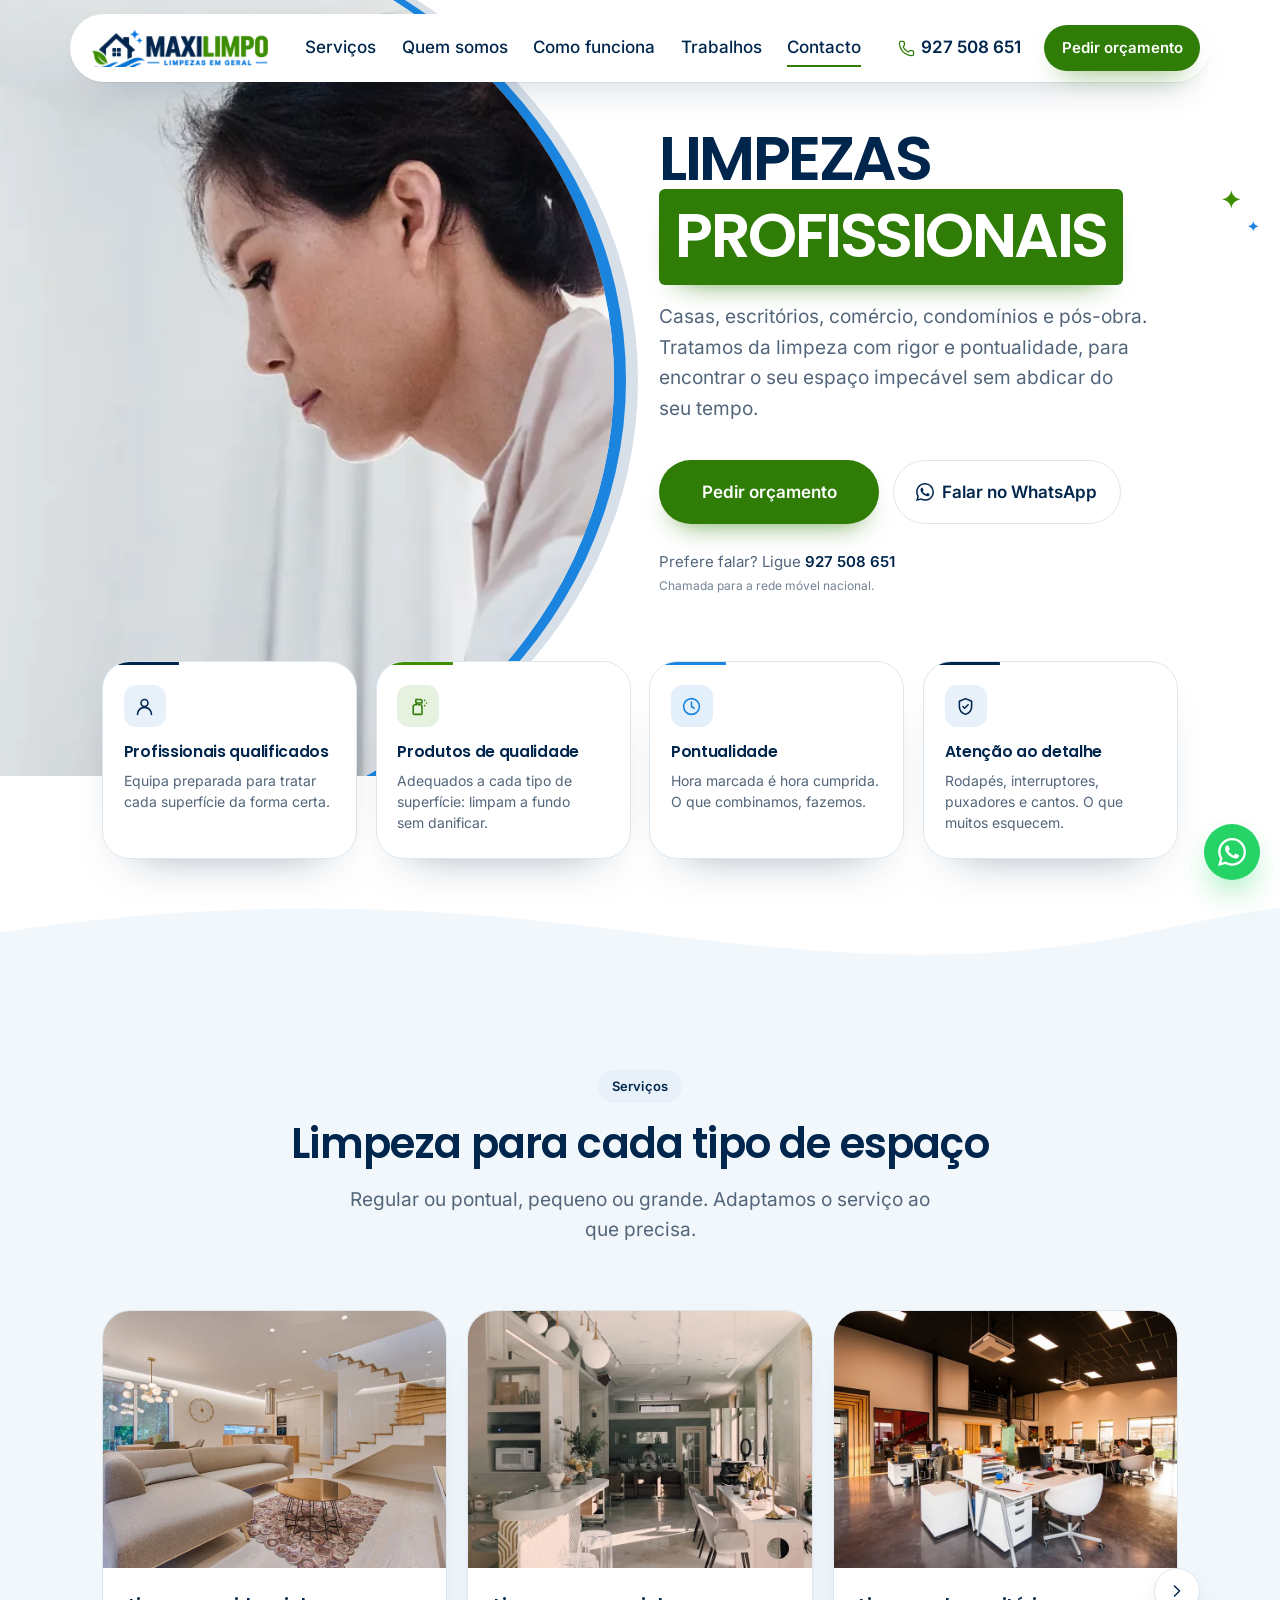
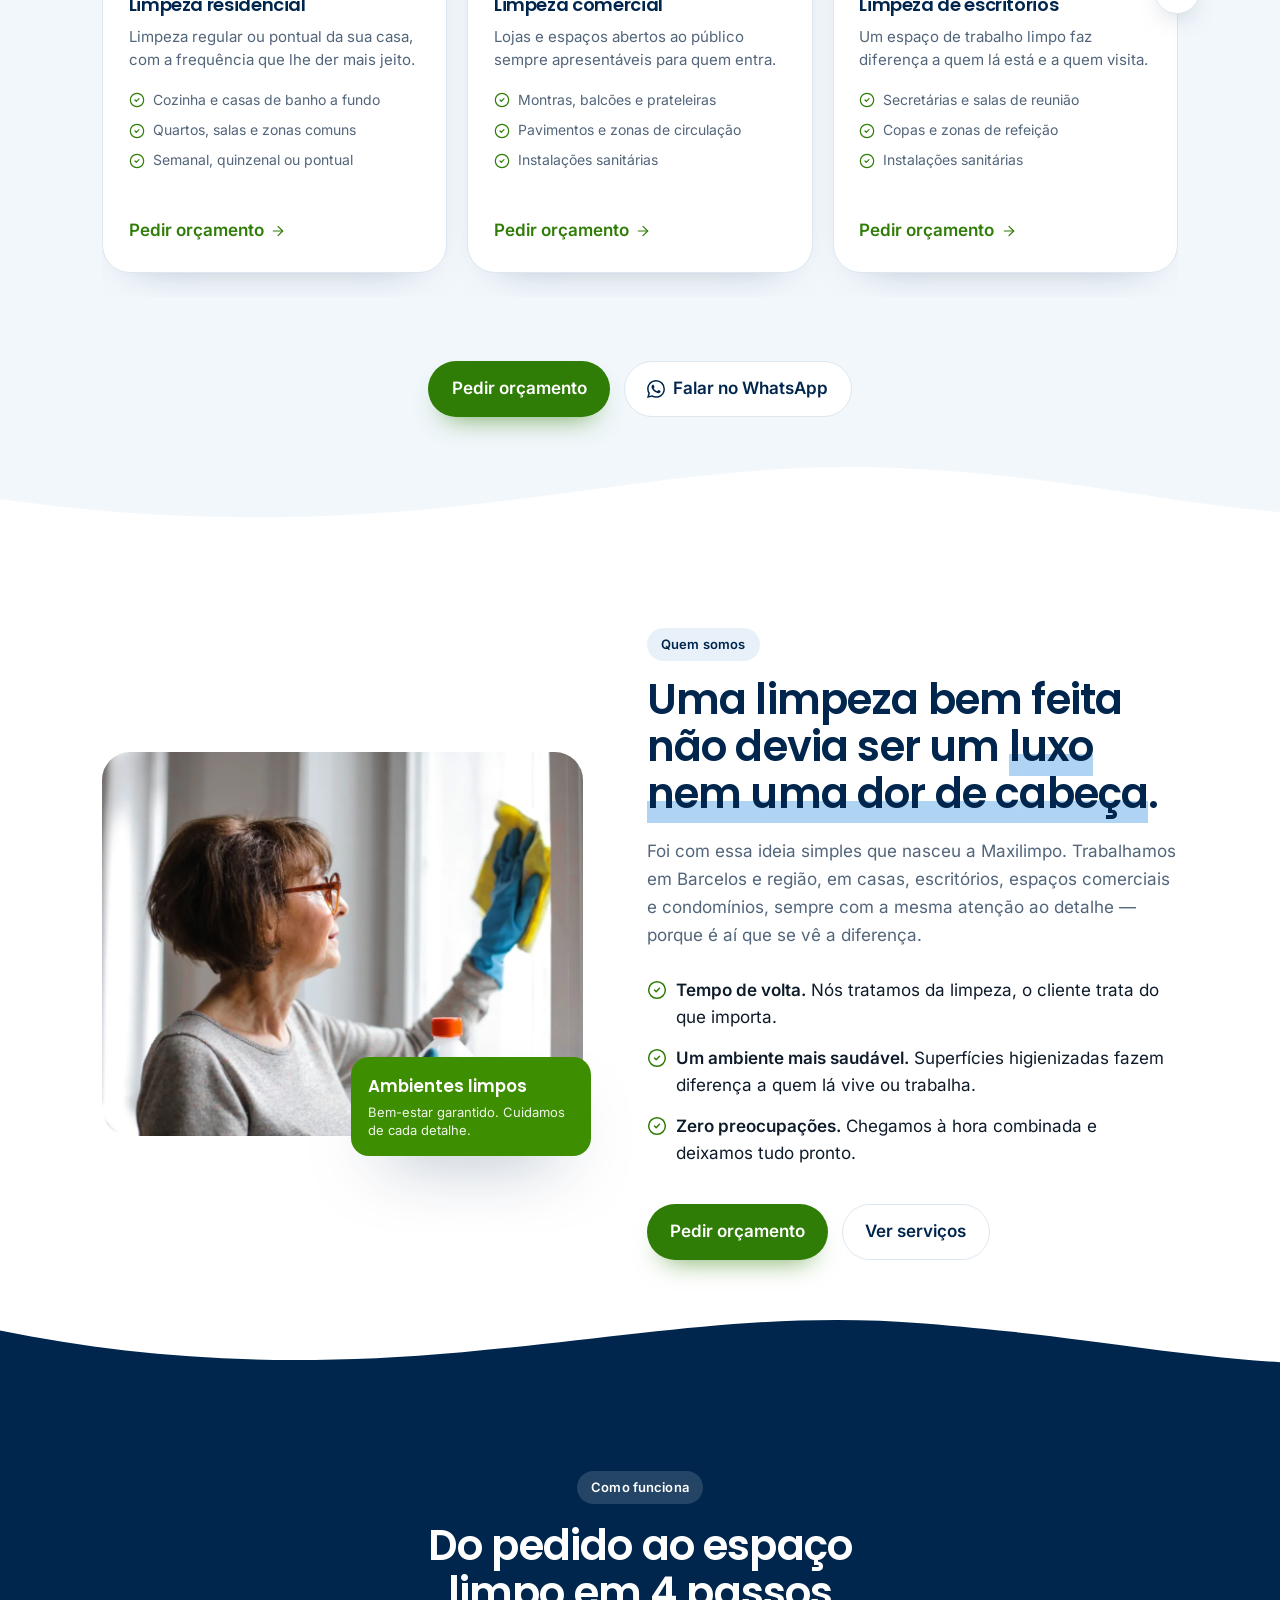
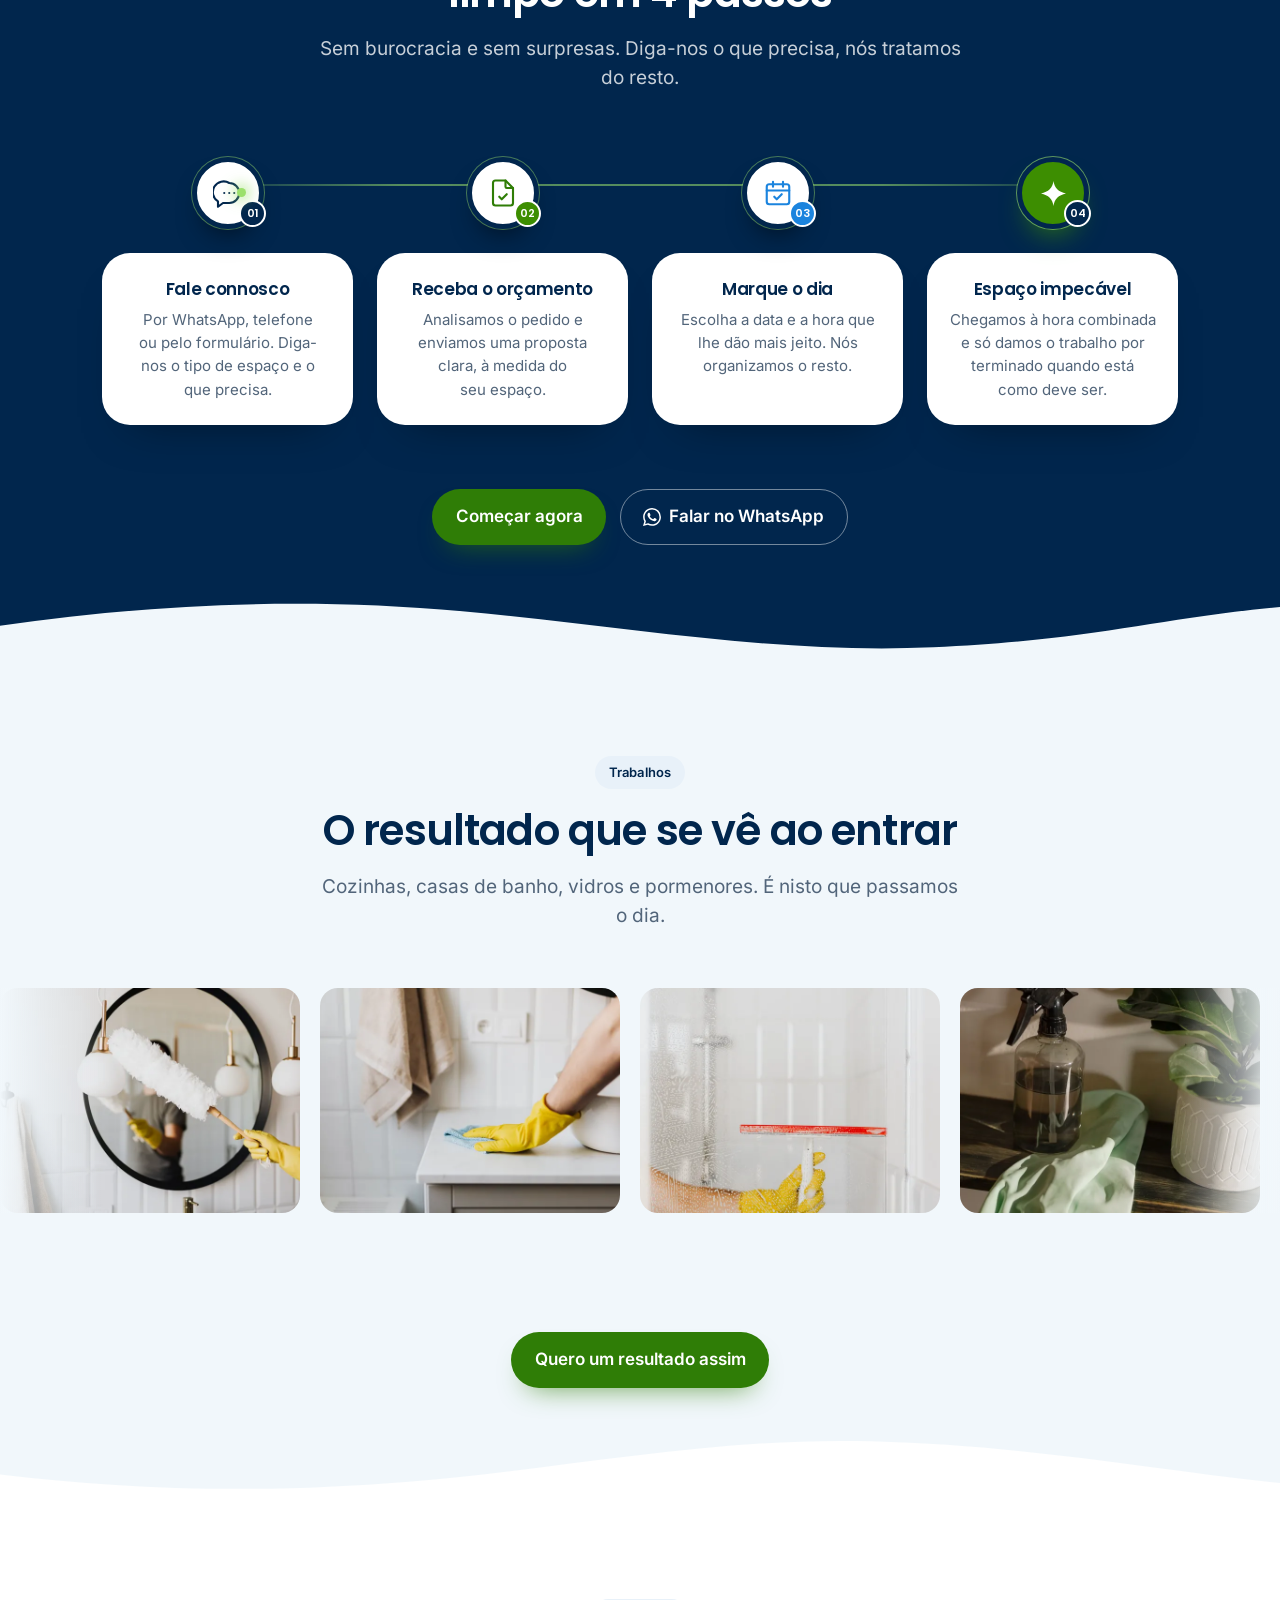
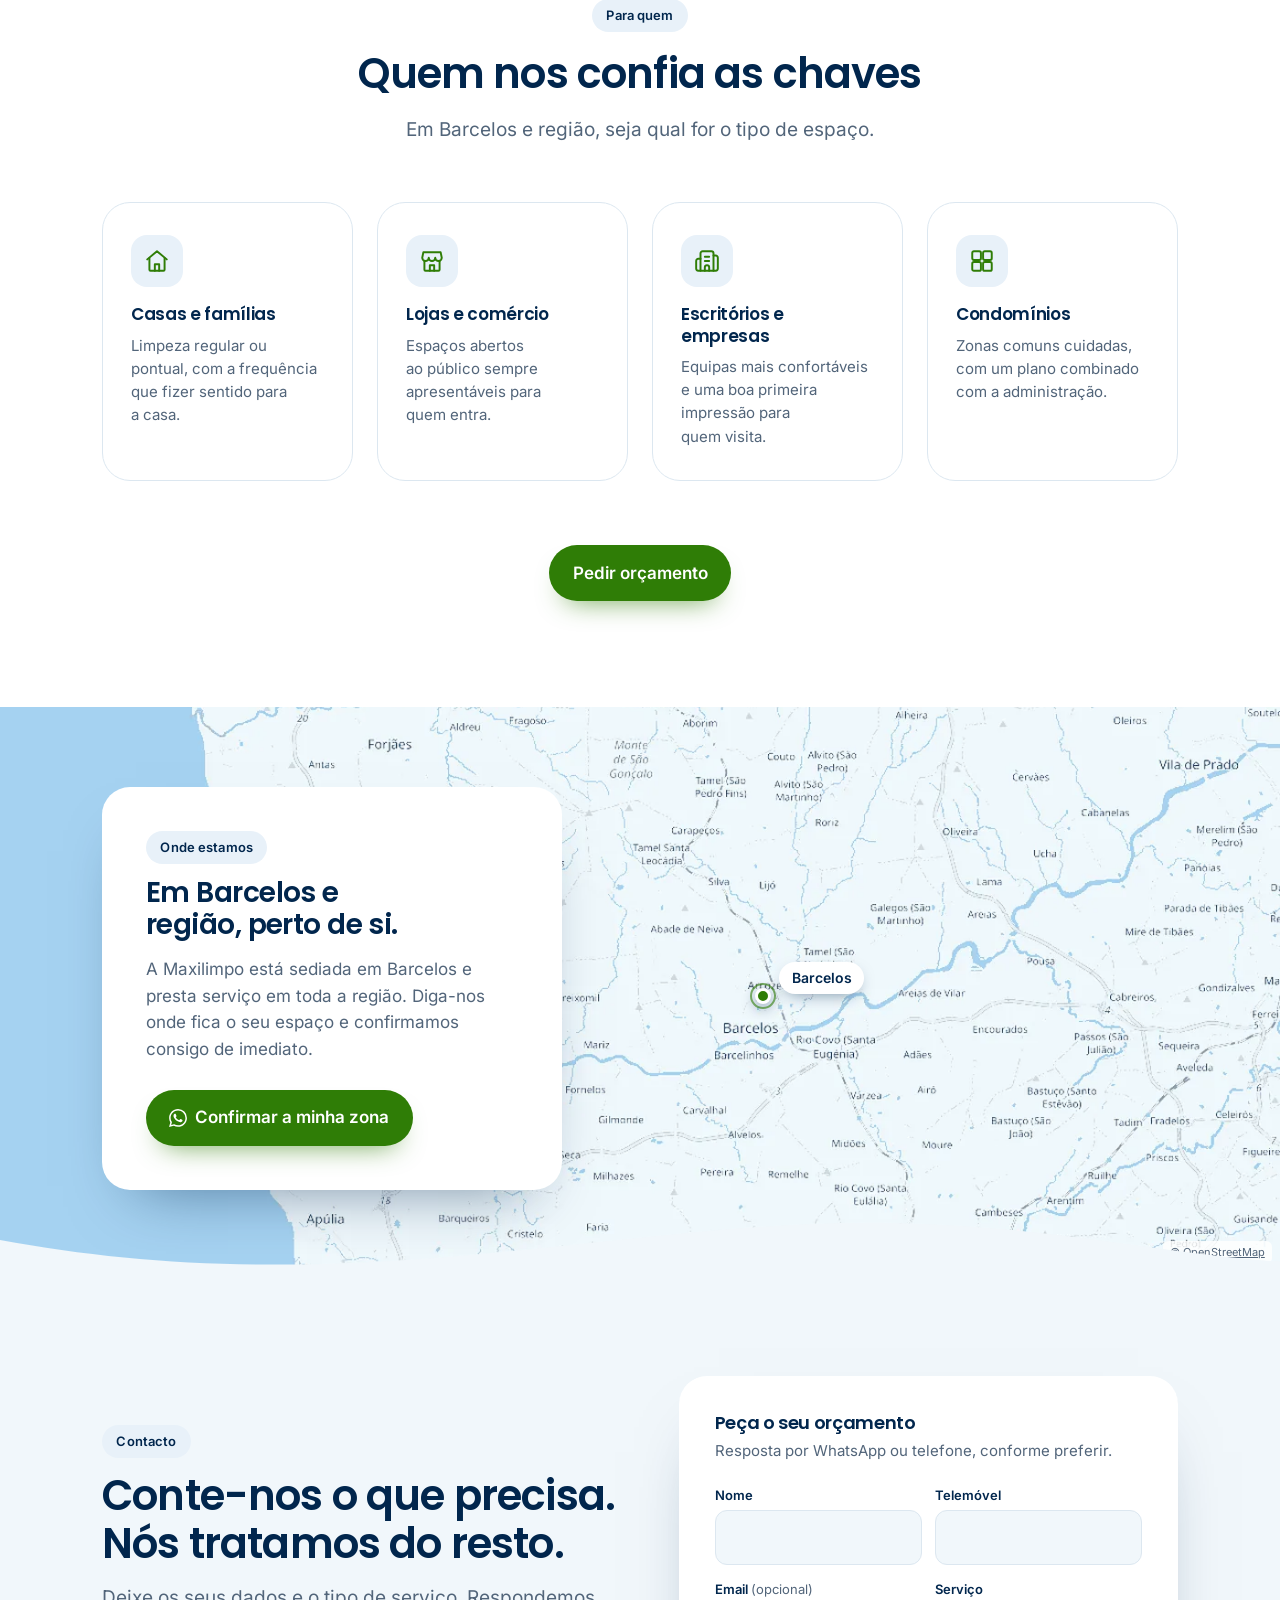
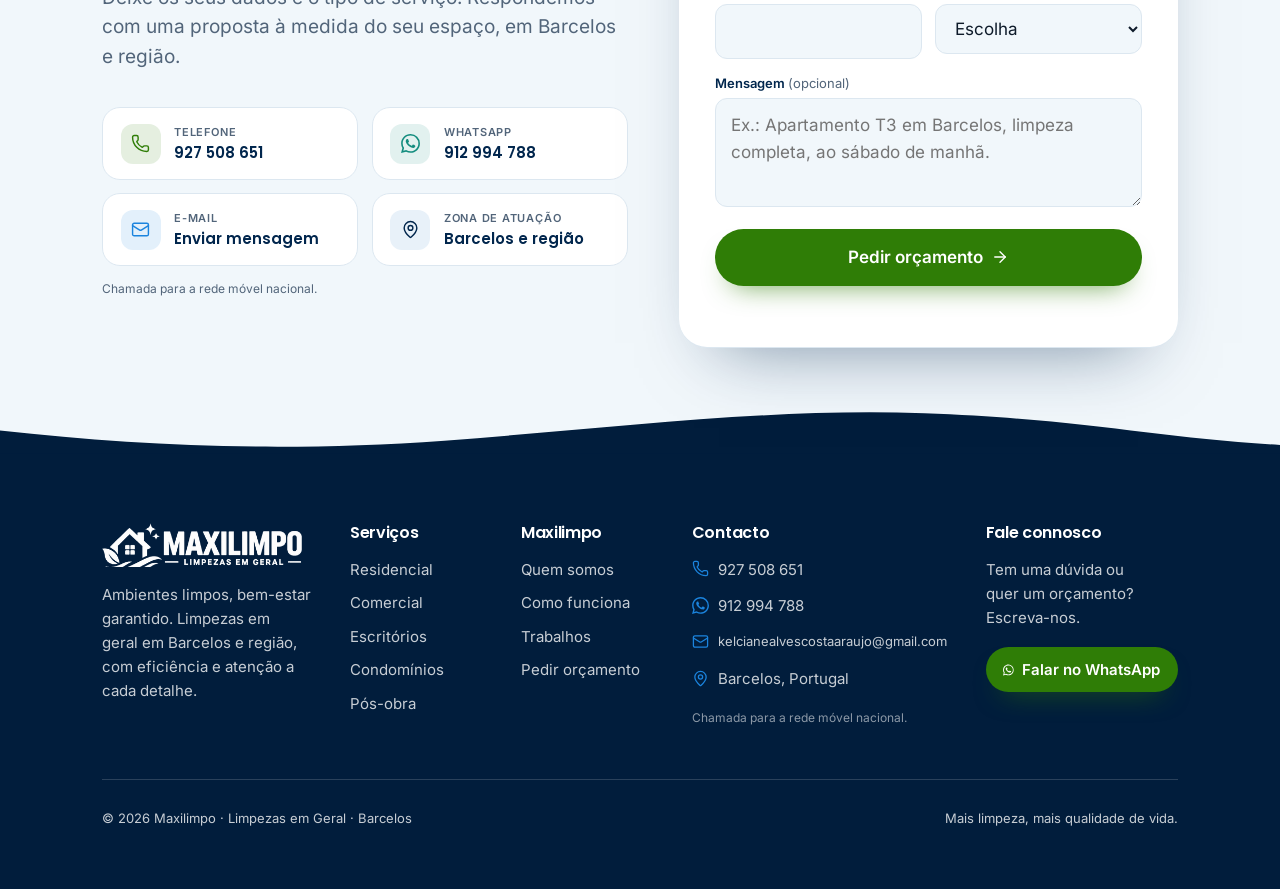
==== commit 2246e67c: "H1 passa a "LIMPEZAS PROFISSIONAIS" Tira "em Barcelos e região" do título do hero. O destaque verde " ====
--- a/index.html
+++ b/index.html
@@ -140,7 +140,7 @@
 
     <div class="hero-copy">
       <div class="hero-wrap">
-        <h1 id="hero-title">Limpezas profissionais<br><span class="hl">em Barcelos e&nbsp;região</span><span class="hl-spark hl-spark--a" aria-hidden="true"><svg viewBox="0 0 24 24"><use href="#i-sparkle-solid"/></svg></span><span class="hl-spark hl-spark--b" aria-hidden="true"><svg viewBox="0 0 24 24"><use href="#i-sparkle-solid"/></svg></span></h1>
+        <h1 id="hero-title">Limpezas<br><span class="hl">profissionais</span><span class="hl-spark hl-spark--a" aria-hidden="true"><svg viewBox="0 0 24 24"><use href="#i-sparkle-solid"/></svg></span><span class="hl-spark hl-spark--b" aria-hidden="true"><svg viewBox="0 0 24 24"><use href="#i-sparkle-solid"/></svg></span></h1>
         <p class="hero-lead">Casas, escritórios, comércio, condomínios e pós-obra. Tratamos da limpeza com rigor e pontualidade, para encontrar o seu espaço impecável sem abdicar do seu tempo.</p>
         <div class="hero-actions">
           <a class="btn btn-primary" href="#contacto" data-quote>Pedir orçamento</a>
--- a/css/styles.css
+++ b/css/styles.css
@@ -269,14 +269,14 @@
   .hero-copy { text-align: center; }
 }
 @media (min-width: 980px) {
-  .hero { display: grid; grid-template-columns: 48% minmax(0, 1fr); align-items: center; min-height: min(96vh, 920px); }
+  .hero { display: grid; grid-template-columns: 48% minmax(0, 1fr); align-items: center; min-height: min(88vh, 840px); }
   .hero-art { position: absolute; inset: 0 auto 0 0; width: 48%; height: 100%; grid-column: 1; }
   .arc { top: -9%; bottom: -9%; left: -72%; width: 172%; }
   .arc--grey { transform: translateX(24px); }
   .arc--blue { transform: translateX(12px); }
   .hero-copy {
     grid-column: 2;
-    padding-block: clamp(7rem, 9.5vw, 9rem) clamp(12rem, 17vw, 17rem);
+    padding-block: clamp(7rem, 9.5vw, 9rem) clamp(9.5rem, 13vw, 13rem);
     padding-left: clamp(1.5rem, 3.5vw, 3.5rem);
     padding-right: max(var(--gutter), calc((100vw - 1140px) / 2));
   }
